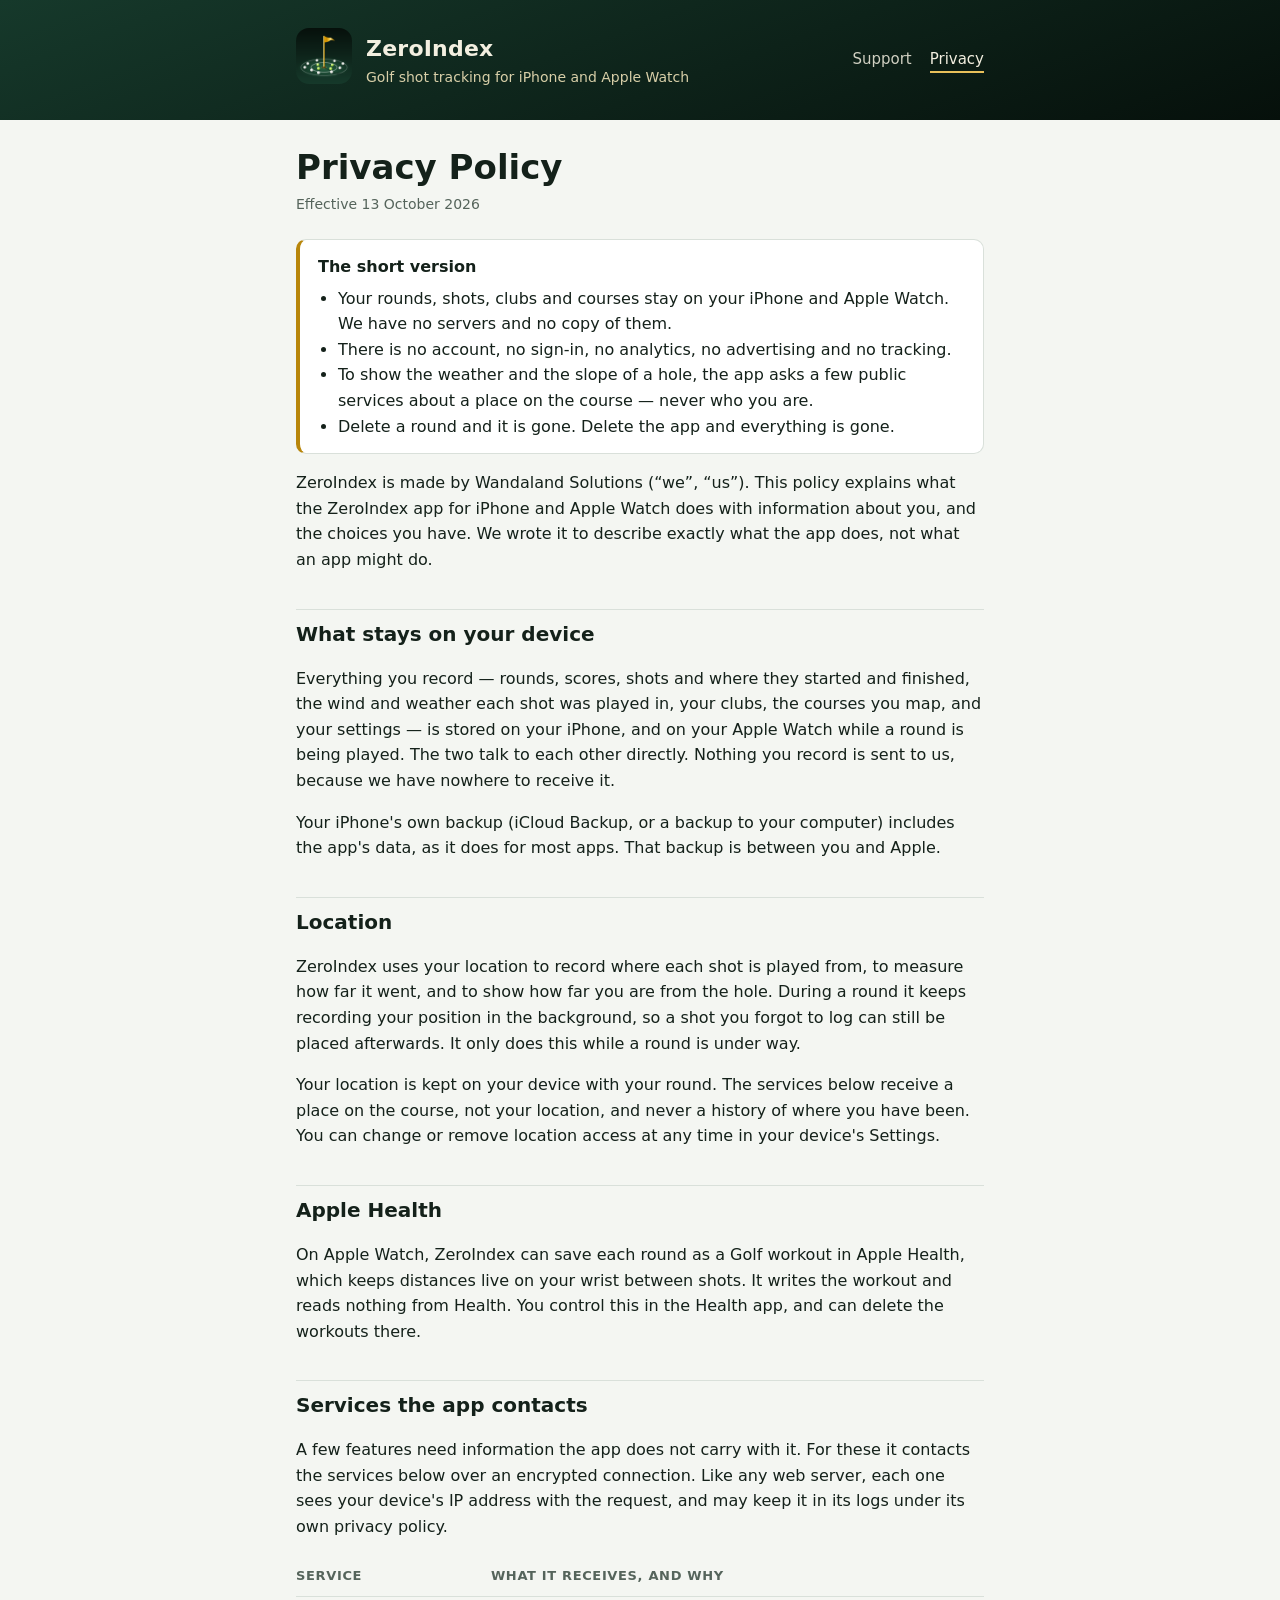
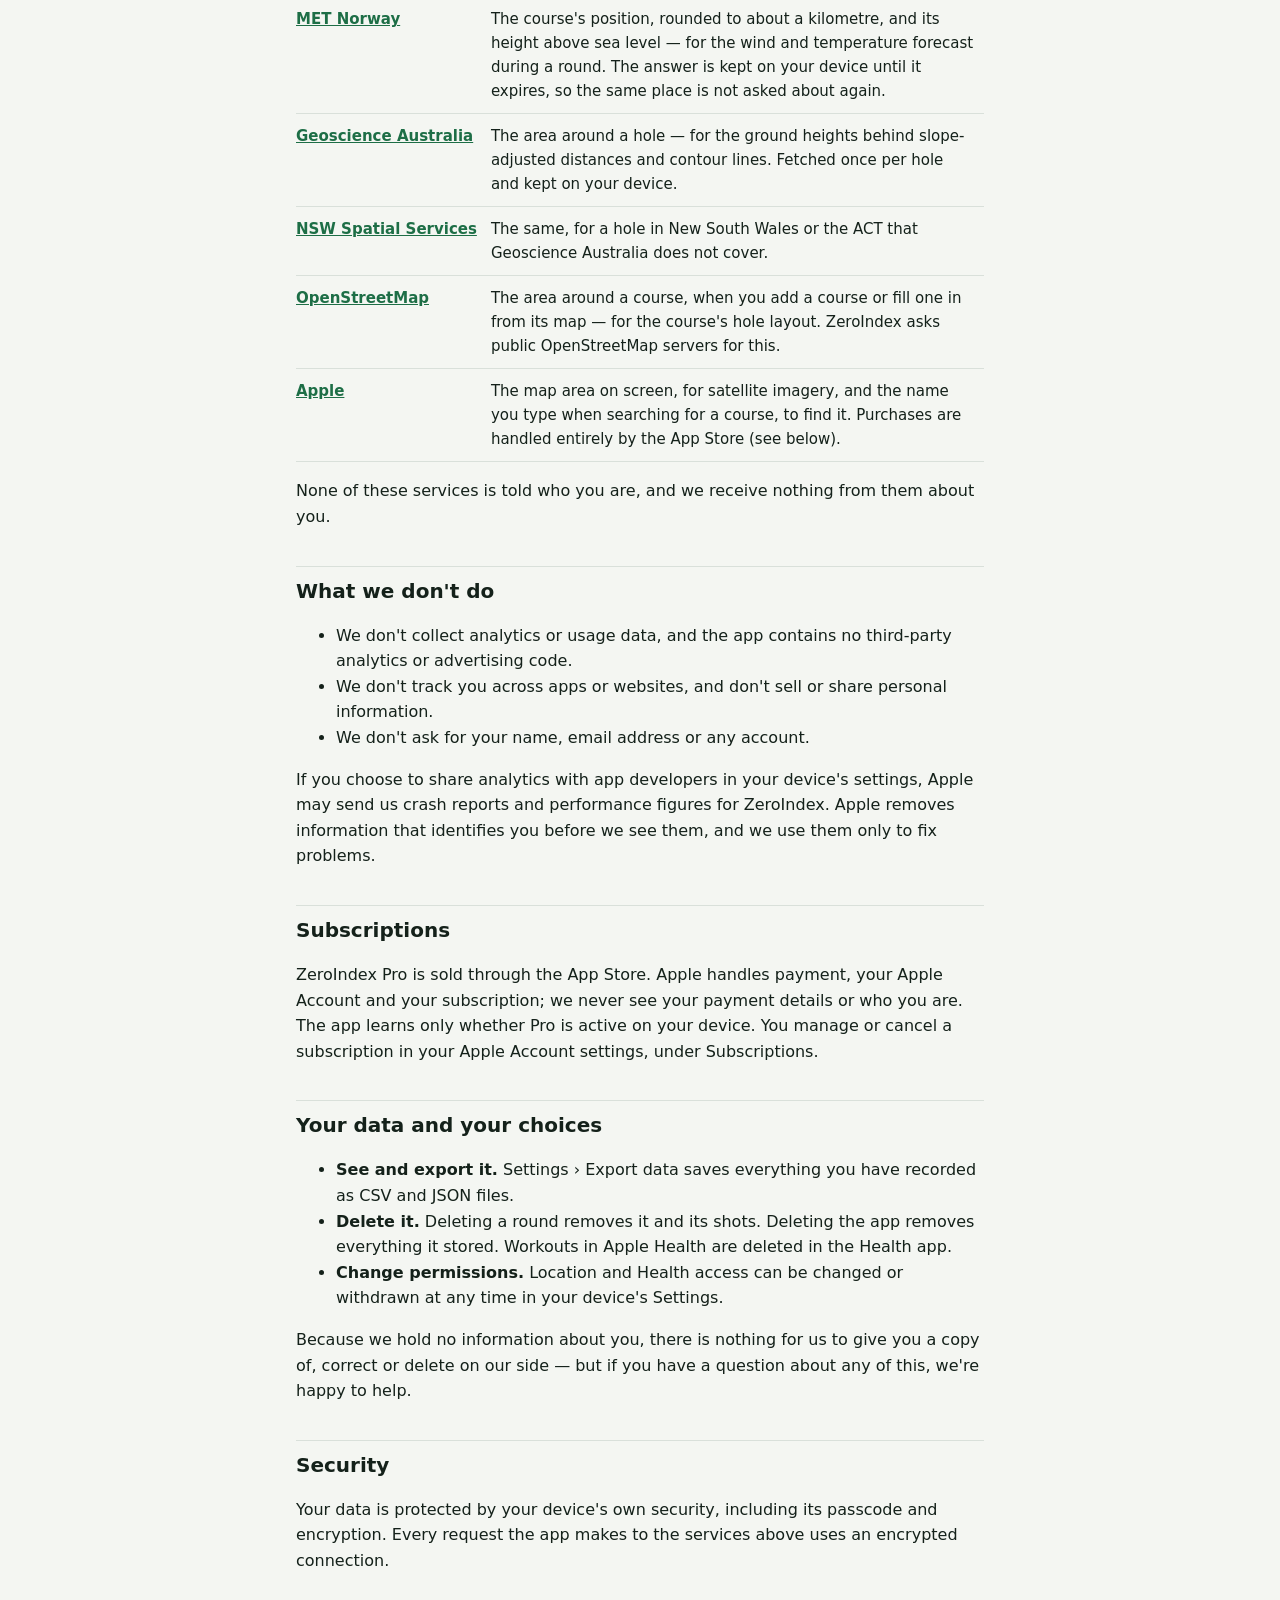
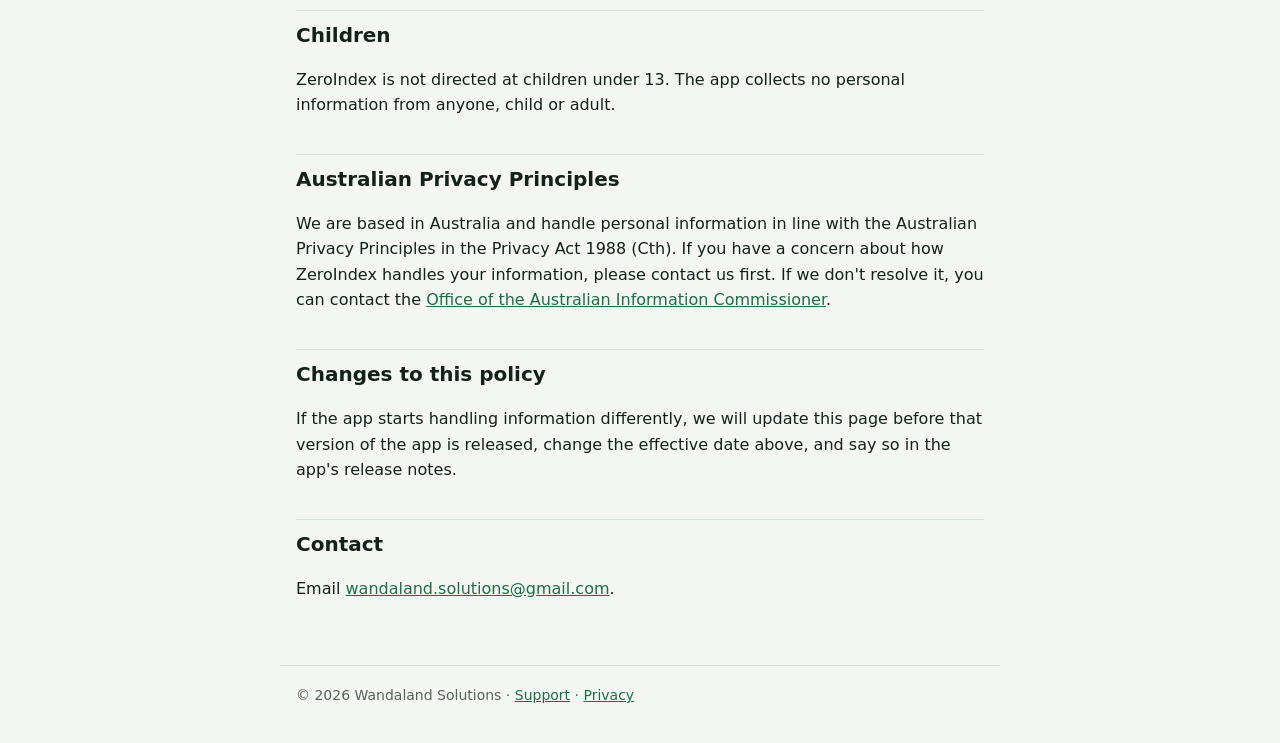
==== privacy.html @ f8faf870 "ZeroIndex support and privacy pages" ====
<!doctype html>
<html lang="en-AU">
<head>
  <meta charset="utf-8">
  <meta name="viewport" content="width=device-width, initial-scale=1">
  <title>Privacy Policy · ZeroIndex</title>
  <meta name="description" content="How ZeroIndex handles your golf data: it stays on your iPhone and Apple Watch.">
  <link rel="icon" href="favicon.png">
  <link rel="stylesheet" href="style.css">
</head>
<body>
  <header class="band">
    <div class="inner">
      <a href="index.html"><img src="icon.png" alt="ZeroIndex"></a>
      <div>
        <div class="name"><a href="index.html">ZeroIndex</a></div>
        <div class="tag">Golf shot tracking for iPhone and Apple Watch</div>
      </div>
      <nav>
        <a href="support.html">Support</a>
        <a href="privacy.html" aria-current="page">Privacy</a>
      </nav>
    </div>
  </header>

  <main>
    <h1>Privacy Policy</h1>
    <p class="updated">Effective 13 October 2026</p>

    <div class="summary">
      <strong>The short version</strong>
      <ul>
        <li>Your rounds, shots, clubs and courses stay on your iPhone and Apple Watch. We have no
          servers and no copy of them.</li>
        <li>There is no account, no sign-in, no analytics, no advertising and no tracking.</li>
        <li>To show the weather and the slope of a hole, the app asks a few public services about a
          place on the course — never who you are.</li>
        <li>Delete a round and it is gone. Delete the app and everything is gone.</li>
      </ul>
    </div>

    <p>ZeroIndex is made by Wandaland Solutions (“we”, “us”). This policy explains what the
      ZeroIndex app for iPhone and Apple Watch does with information about you, and the choices you
      have. We wrote it to describe exactly what the app does, not what an app might do.</p>

    <h2>What stays on your device</h2>
    <p>Everything you record — rounds, scores, shots and where they started and finished, the
      wind and weather each shot was played in, your clubs, the courses you map, and your settings —
      is stored on your iPhone, and on your Apple Watch while a round is being played. The two talk
      to each other directly. Nothing you record is sent to us, because we have nowhere to receive it.</p>
    <p>Your iPhone's own backup (iCloud Backup, or a backup to your computer) includes the app's data,
      as it does for most apps. That backup is between you and Apple.</p>

    <h2>Location</h2>
    <p>ZeroIndex uses your location to record where each shot is played from, to measure how far it
      went, and to show how far you are from the hole. During a round it keeps recording your position
      in the background, so a shot you forgot to log can still be placed afterwards. It only does this
      while a round is under way.</p>
    <p>Your location is kept on your device with your round. The services below receive a place on the
      course, not your location, and never a history of where you have been. You can change or remove
      location access at any time in your device's Settings.</p>

    <h2>Apple Health</h2>
    <p>On Apple Watch, ZeroIndex can save each round as a Golf workout in Apple Health, which keeps
      distances live on your wrist between shots. It writes the workout and reads nothing from Health.
      You control this in the Health app, and can delete the workouts there.</p>

    <h2>Services the app contacts</h2>
    <p>A few features need information the app does not carry with it. For these it contacts the
      services below over an encrypted connection. Like any web server, each one sees your device's
      IP address with the request, and may keep it in its logs under its own privacy policy.</p>
    <table>
      <thead>
        <tr><th>Service</th><th>What it receives, and why</th></tr>
      </thead>
      <tbody>
        <tr>
          <td><a href="https://www.met.no/en/About-us/privacy">MET Norway</a></td>
          <td>The course's position, rounded to about a kilometre, and its height above sea level — for
            the wind and temperature forecast during a round. The answer is kept on your device until
            it expires, so the same place is not asked about again.</td>
        </tr>
        <tr>
          <td><a href="https://www.ga.gov.au/privacy">Geoscience Australia</a></td>
          <td>The area around a hole — for the ground heights behind slope-adjusted distances and
            contour lines. Fetched once per hole and kept on your device.</td>
        </tr>
        <tr>
          <td><a href="https://www.spatial.nsw.gov.au">NSW Spatial Services</a></td>
          <td>The same, for a hole in New South Wales or the ACT that Geoscience Australia does not
            cover.</td>
        </tr>
        <tr>
          <td><a href="https://osmfoundation.org/wiki/Privacy_Policy">OpenStreetMap</a></td>
          <td>The area around a course, when you add a course or fill one in from its map — for the
            course's hole layout. ZeroIndex asks public OpenStreetMap servers for this.</td>
        </tr>
        <tr>
          <td><a href="https://www.apple.com/legal/privacy/">Apple</a></td>
          <td>The map area on screen, for satellite imagery, and the name you type when searching for a
            course, to find it. Purchases are handled entirely by the App Store (see below).</td>
        </tr>
      </tbody>
    </table>
    <p>None of these services is told who you are, and we receive nothing from them about you.</p>

    <h2>What we don't do</h2>
    <ul>
      <li>We don't collect analytics or usage data, and the app contains no third-party analytics or
        advertising code.</li>
      <li>We don't track you across apps or websites, and don't sell or share personal information.</li>
      <li>We don't ask for your name, email address or any account.</li>
    </ul>
    <p>If you choose to share analytics with app developers in your device's settings, Apple may send
      us crash reports and performance figures for ZeroIndex. Apple removes information that identifies
      you before we see them, and we use them only to fix problems.</p>

    <h2>Subscriptions</h2>
    <p>ZeroIndex Pro is sold through the App Store. Apple handles payment, your Apple Account and
      your subscription; we never see your payment details or who you are. The app learns only whether
      Pro is active on your device. You manage or cancel a subscription in your Apple Account settings,
      under Subscriptions.</p>

    <h2>Your data and your choices</h2>
    <ul>
      <li><strong>See and export it.</strong> Settings › Export data saves everything you have recorded
        as CSV and JSON files.</li>
      <li><strong>Delete it.</strong> Deleting a round removes it and its shots. Deleting the app removes
        everything it stored. Workouts in Apple Health are deleted in the Health app.</li>
      <li><strong>Change permissions.</strong> Location and Health access can be changed or withdrawn at
        any time in your device's Settings.</li>
    </ul>
    <p>Because we hold no information about you, there is nothing for us to give you a copy of, correct
      or delete on our side — but if you have a question about any of this, we're happy to help.</p>

    <h2>Security</h2>
    <p>Your data is protected by your device's own security, including its passcode and encryption.
      Every request the app makes to the services above uses an encrypted connection.</p>

    <h2>Children</h2>
    <p>ZeroIndex is not directed at children under 13. The app collects no personal information from
      anyone, child or adult.</p>

    <h2>Australian Privacy Principles</h2>
    <p>We are based in Australia and handle personal information in line with the Australian Privacy
      Principles in the Privacy Act 1988 (Cth). If you have a concern about how ZeroIndex handles your
      information, please contact us first. If we don't resolve it, you can contact the
      <a href="https://www.oaic.gov.au">Office of the Australian Information Commissioner</a>.</p>

    <h2>Changes to this policy</h2>
    <p>If the app starts handling information differently, we will update this page before that version
      of the app is released, change the effective date above, and say so in the app's release notes.</p>

    <h2>Contact</h2>
    <p>Email <a href="mailto:wandaland.solutions@gmail.com">wandaland.solutions@gmail.com</a>.</p>
  </main>

  <footer>
    © 2026 Wandaland Solutions · <a href="support.html">Support</a> · <a href="privacy.html">Privacy</a>
  </footer>
</body>
</html>
---- style.css ----
/* ZeroIndex's pages: the app icon's deep green and gold, one reading column, light and dark. */
:root {
  --bg: #f4f6f2;
  --surface: #ffffff;
  --fg: #14211a;
  --muted: #55645b;
  --line: #d9e0da;
  --green: #16392b;
  --accent: #1d6e46;
  --gold: #b8860b;
  --font: -apple-system, BlinkMacSystemFont, "SF Pro Text", "Segoe UI", system-ui, sans-serif;
  color-scheme: light;
}
@media (prefers-color-scheme: dark) {
  :root {
    --bg: #07110c;
    --surface: #10201a;
    --fg: #e6ece8;
    --muted: #9bada2;
    --line: #22352b;
    --green: #0b1d15;
    --accent: #5bbd88;
    --gold: #e8c05a;
    color-scheme: dark;
  }
}
* { box-sizing: border-box; }
body {
  margin: 0;
  background: var(--bg);
  color: var(--fg);
  font: 16px/1.6 var(--font);
  -webkit-text-size-adjust: 100%;
}
header.band {
  background: linear-gradient(160deg, #16392b, #06100b);
  color: #f3efe0;
}
header.band .inner, main, footer {
  max-width: 720px;
  margin: 0 auto;
  padding: 0 16px;
}
header.band .inner {
  display: flex;
  align-items: center;
  gap: 14px;
  padding-top: 28px;
  padding-bottom: 28px;
}
header.band img { width: 56px; height: 56px; border-radius: 13px; }
header.band a { color: inherit; text-decoration: none; }
header.band .name { font-size: 22px; font-weight: 700; letter-spacing: 0.01em; }
header.band .tag { font-size: 14px; color: #d8cfa8; }
nav { display: flex; gap: 18px; margin-left: auto; font-size: 15px; }
nav a { color: #f3efe0; opacity: 0.85; }
nav a[aria-current="page"] { opacity: 1; border-bottom: 2px solid #e8c05a; }
main { padding-top: 28px; padding-bottom: 48px; }
h1 { font-size: clamp(26px, 6vw, 34px); line-height: 1.15; margin: 0 0 6px; }
h2 { font-size: 20px; margin: 36px 0 8px; padding-top: 8px; border-top: 1px solid var(--line); }
h3 { font-size: 17px; margin: 22px 0 4px; }
p, li { max-width: 68ch; }
a { color: var(--accent); }
.updated { color: var(--muted); font-size: 14px; margin: 0 0 24px; }
.summary {
  background: var(--surface);
  border: 1px solid var(--line);
  border-left: 4px solid var(--gold);
  border-radius: 10px;
  padding: 14px 18px;
}
.summary ul { margin: 6px 0 0; padding-left: 20px; }
table { width: 100%; border-collapse: collapse; font-size: 15px; margin: 10px 0; }
th, td { text-align: left; vertical-align: top; padding: 10px 10px 10px 0; border-bottom: 1px solid var(--line); }
th { font-size: 13px; text-transform: uppercase; letter-spacing: 0.05em; color: var(--muted); font-weight: 600; }
td:first-child { font-weight: 600; white-space: nowrap; padding-right: 14px; }
.cta {
  display: inline-block;
  background: var(--accent);
  color: #fff;
  padding: 10px 18px;
  border-radius: 999px;
  text-decoration: none;
  font-weight: 600;
}
footer { color: var(--muted); font-size: 14px; padding-top: 18px; padding-bottom: 36px; border-top: 1px solid var(--line); }
@media (max-width: 560px) {
  header.band .inner { flex-wrap: wrap; }
  nav { margin-left: 0; width: 100%; }
  td:first-child { white-space: normal; }
}
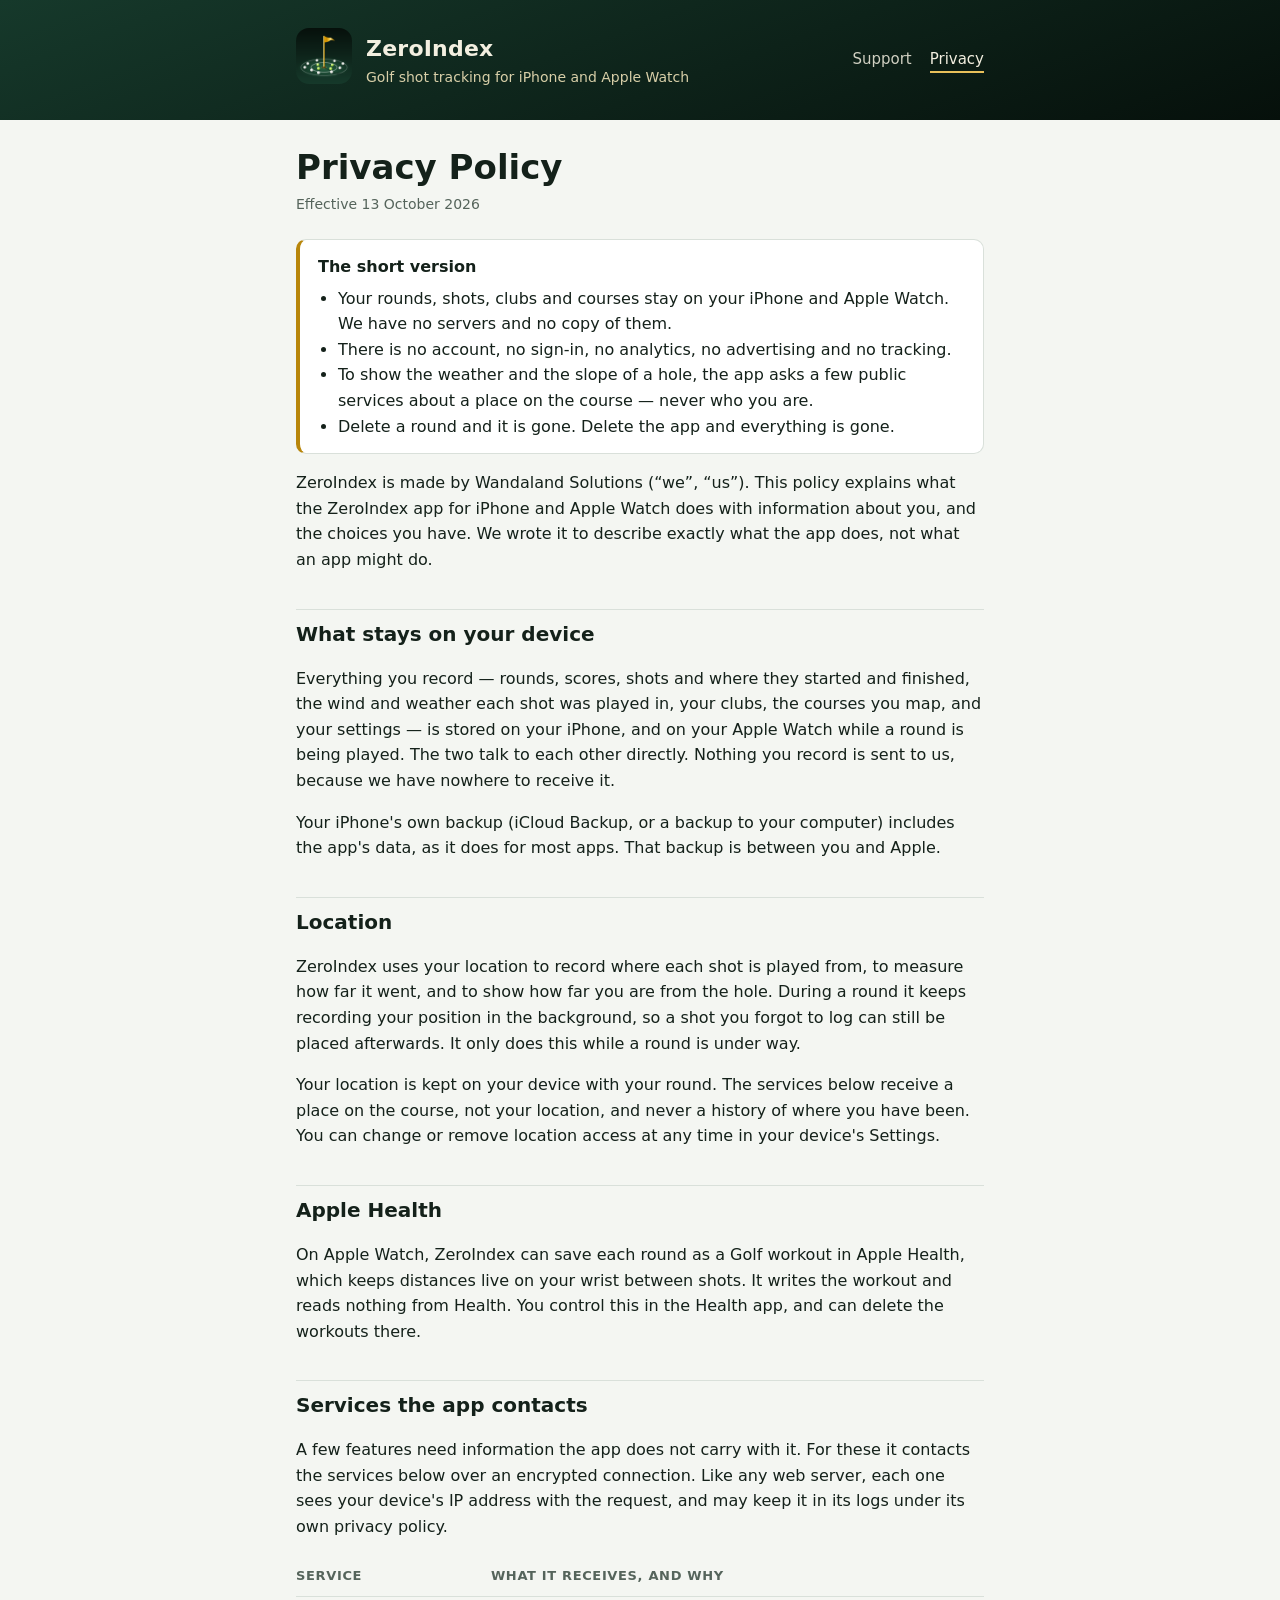
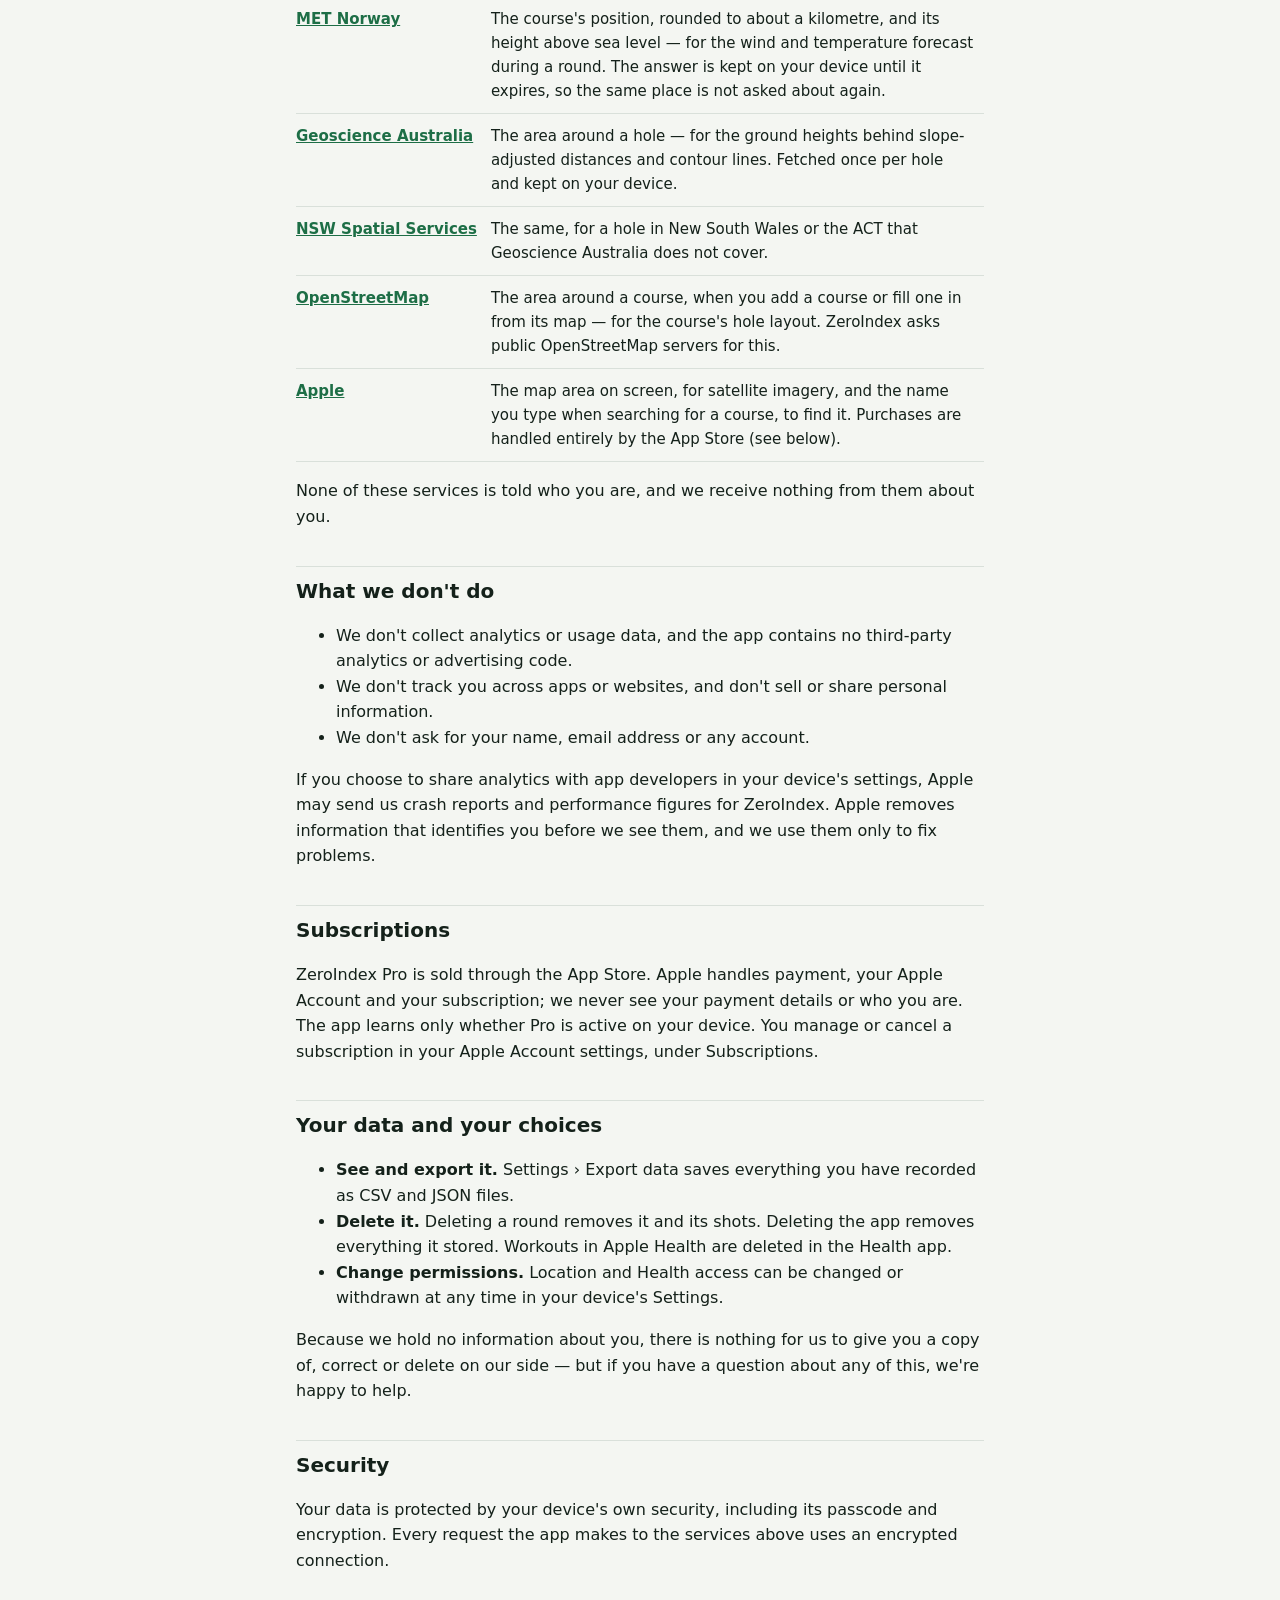
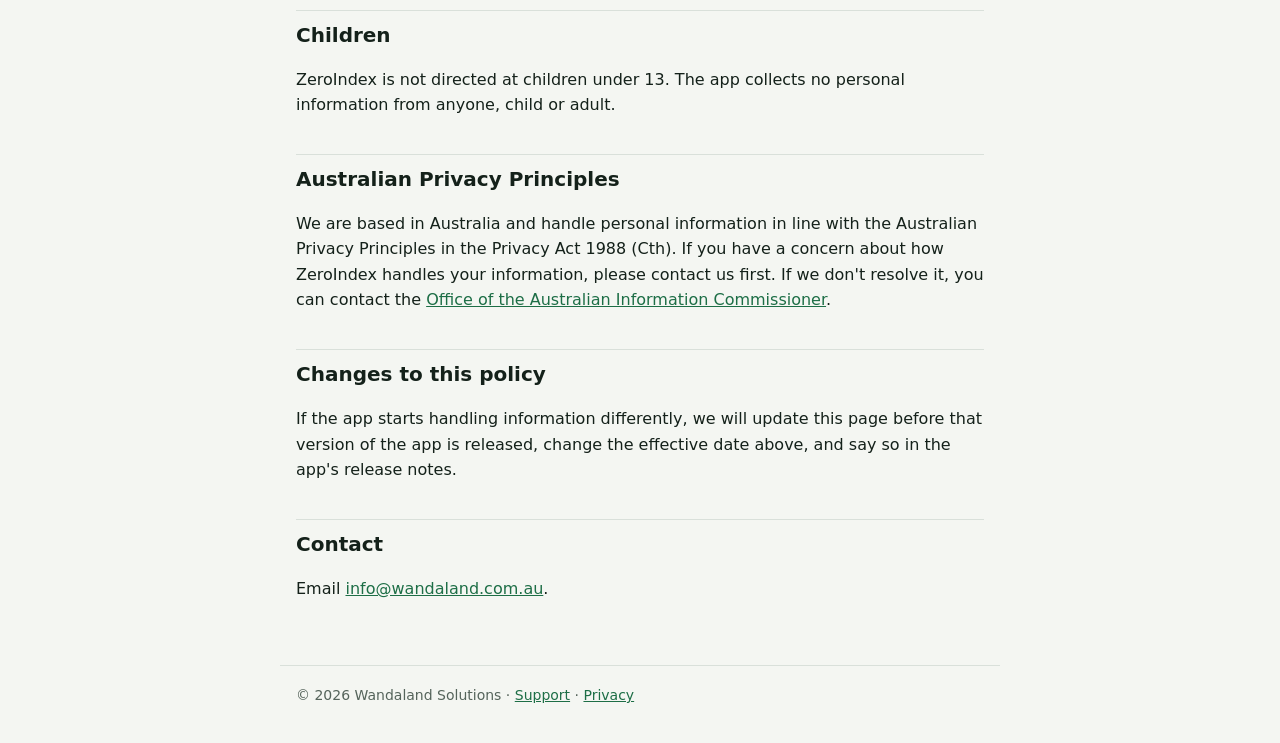
==== commit c9179145: "Contact: info@wandaland.com.au" ====
--- a/privacy.html
+++ b/privacy.html
@@ -152,7 +152,7 @@
       of the app is released, change the effective date above, and say so in the app's release notes.</p>
 
     <h2>Contact</h2>
-    <p>Email <a href="mailto:wandaland.solutions@gmail.com">wandaland.solutions@gmail.com</a>.</p>
+    <p>Email <a href="mailto:info@wandaland.com.au">info@wandaland.com.au</a>.</p>
   </main>
 
   <footer>
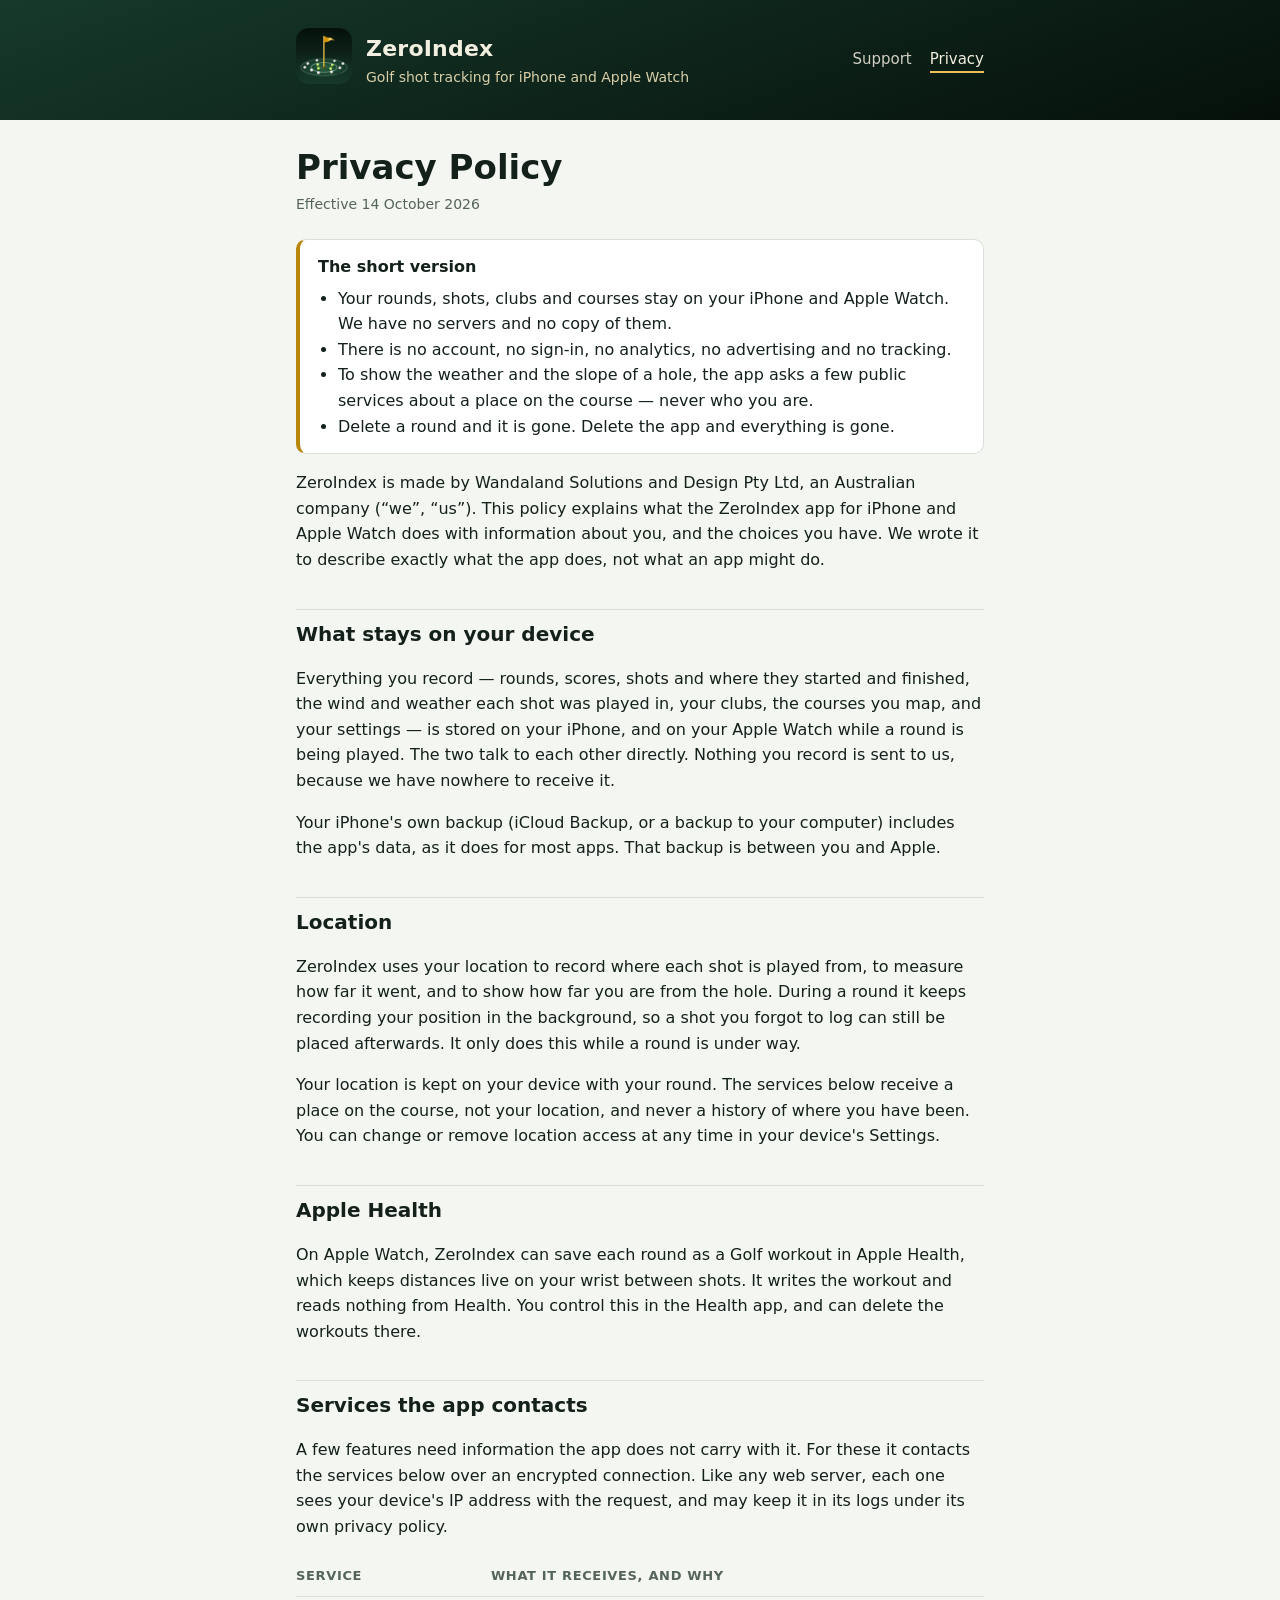
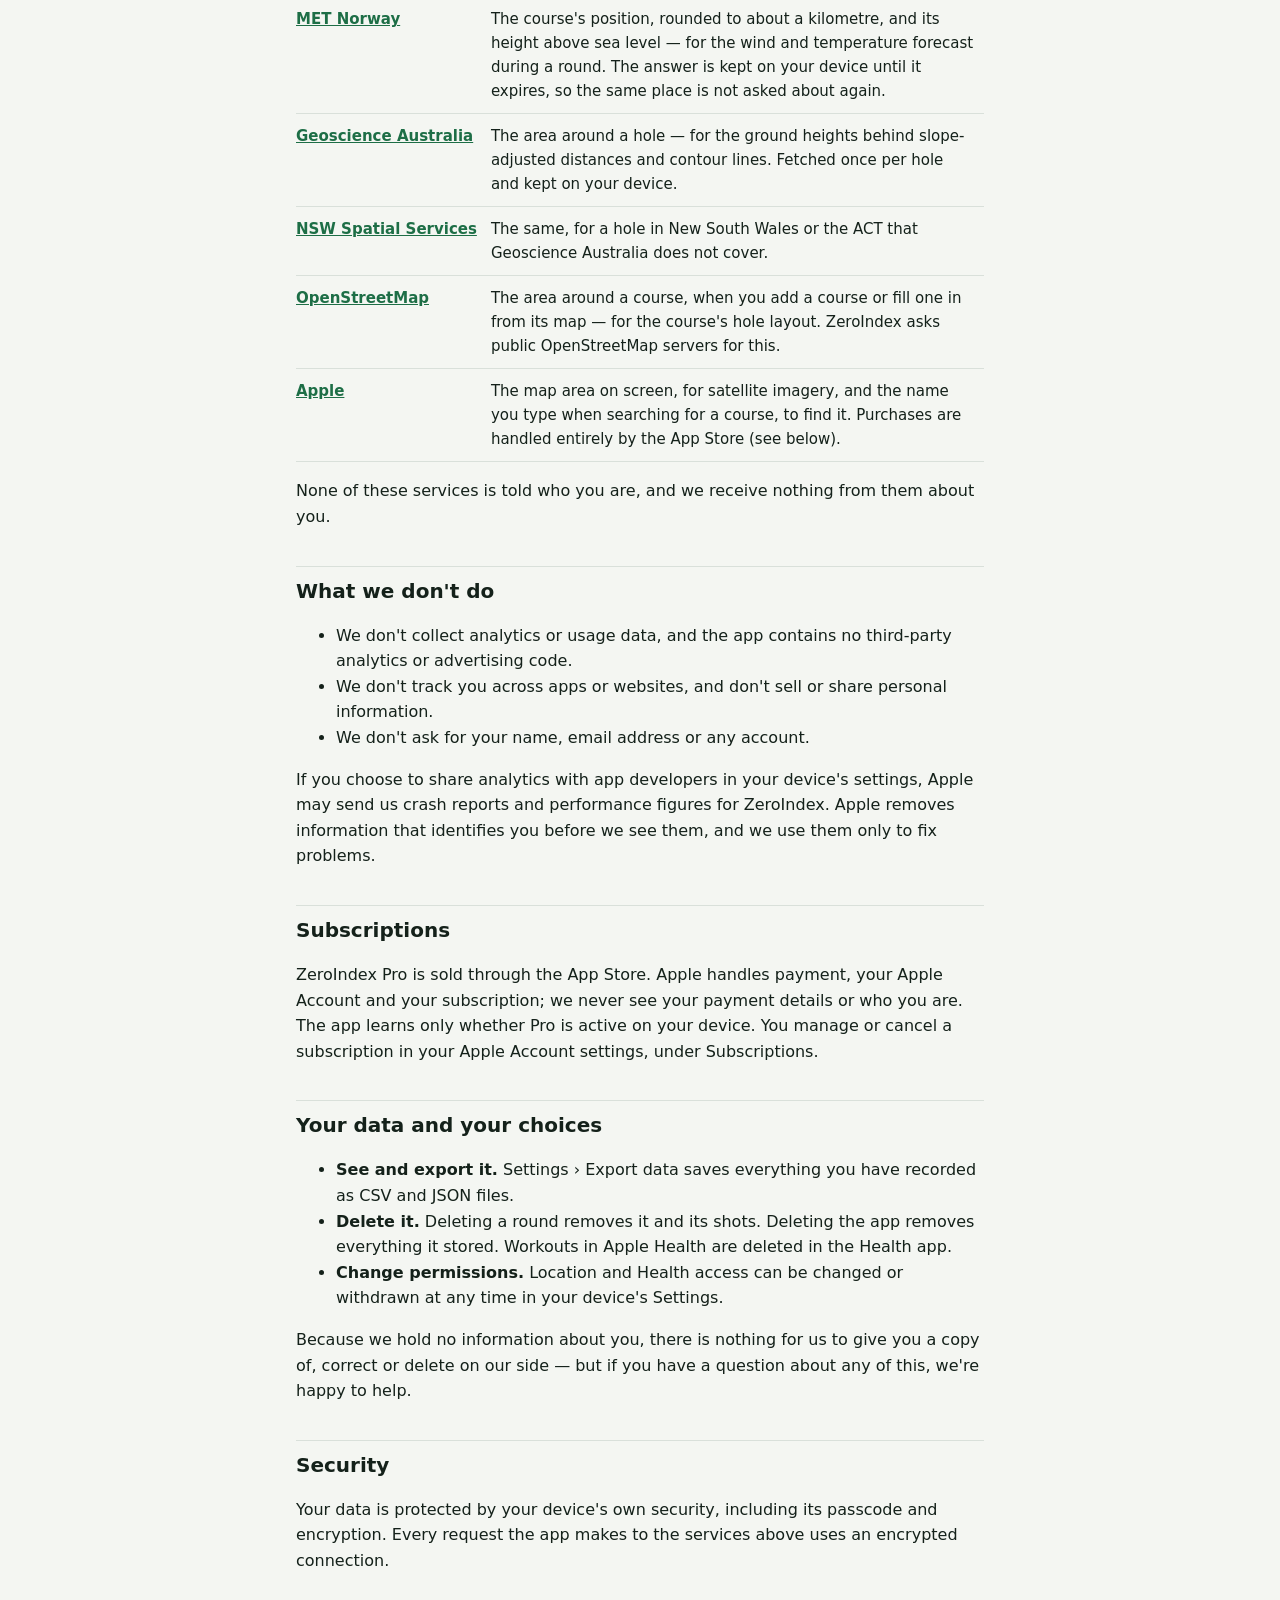
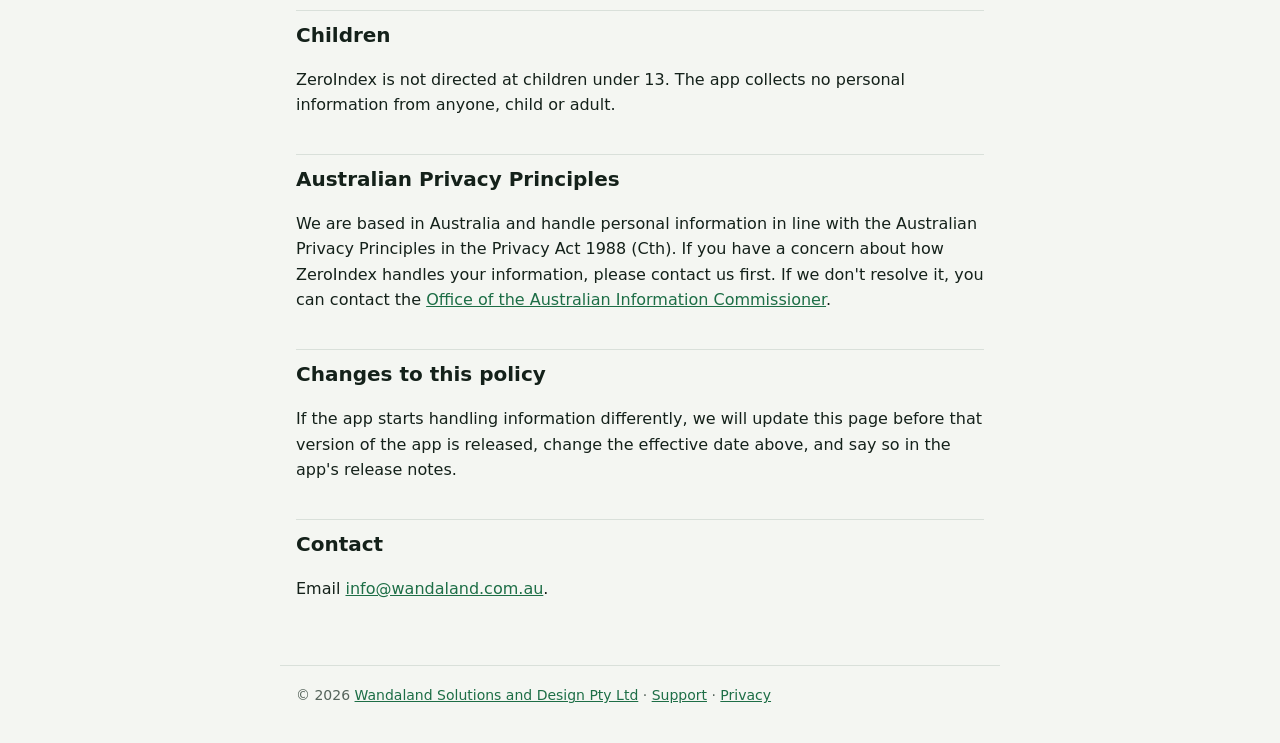
==== commit c89bf9f6: "Name Wandaland Solutions and Design Pty Ltd" ====
--- a/privacy.html
+++ b/privacy.html
@@ -25,7 +25,7 @@
 
   <main>
     <h1>Privacy Policy</h1>
-    <p class="updated">Effective 13 October 2026</p>
+    <p class="updated">Effective 14 October 2026</p>
 
     <div class="summary">
       <strong>The short version</strong>
@@ -39,7 +39,7 @@
       </ul>
     </div>
 
-    <p>ZeroIndex is made by Wandaland Solutions (“we”, “us”). This policy explains what the
+    <p>ZeroIndex is made by Wandaland Solutions and Design Pty Ltd, an Australian company (“we”, “us”). This policy explains what the
       ZeroIndex app for iPhone and Apple Watch does with information about you, and the choices you
       have. We wrote it to describe exactly what the app does, not what an app might do.</p>
 
@@ -156,7 +156,7 @@
   </main>
 
   <footer>
-    © 2026 Wandaland Solutions · <a href="support.html">Support</a> · <a href="privacy.html">Privacy</a>
+    © 2026 <a href="https://www.wandaland.com.au">Wandaland Solutions and Design Pty Ltd</a> · <a href="support.html">Support</a> · <a href="privacy.html">Privacy</a>
   </footer>
 </body>
 </html>
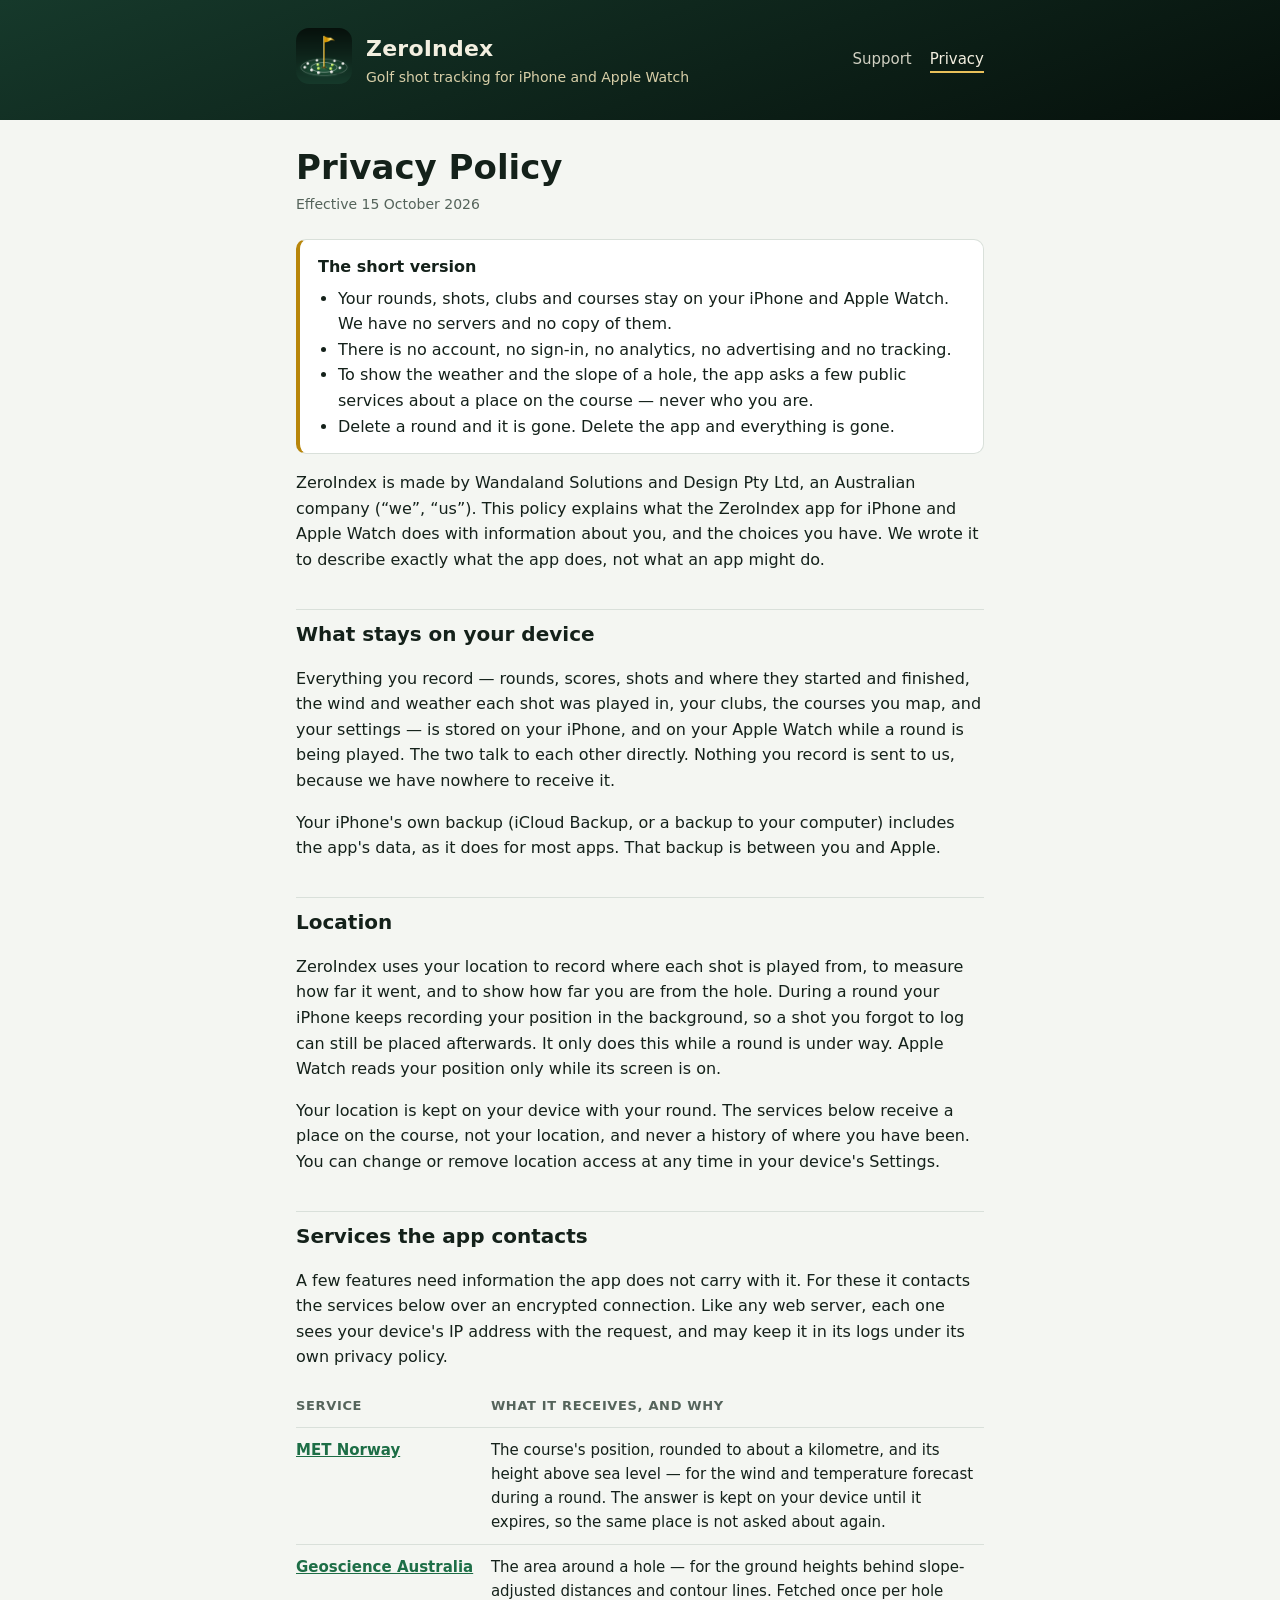
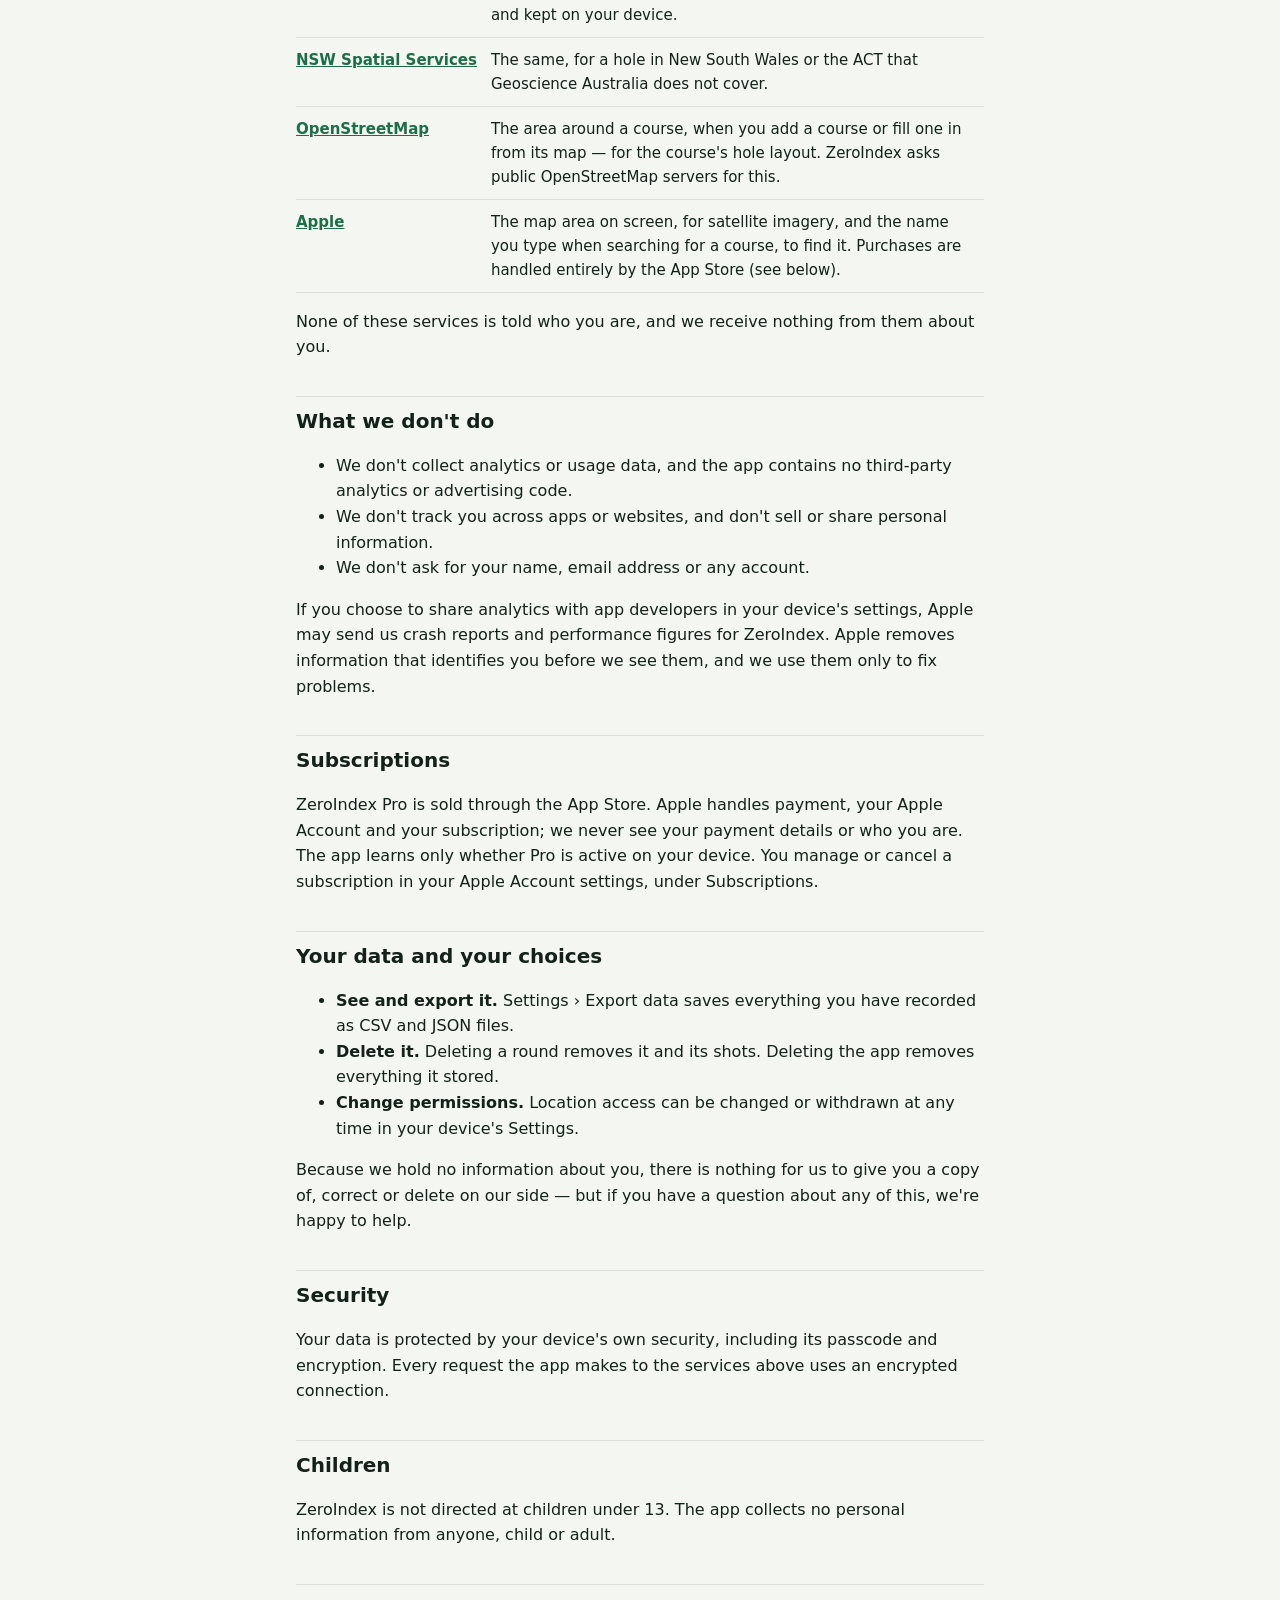
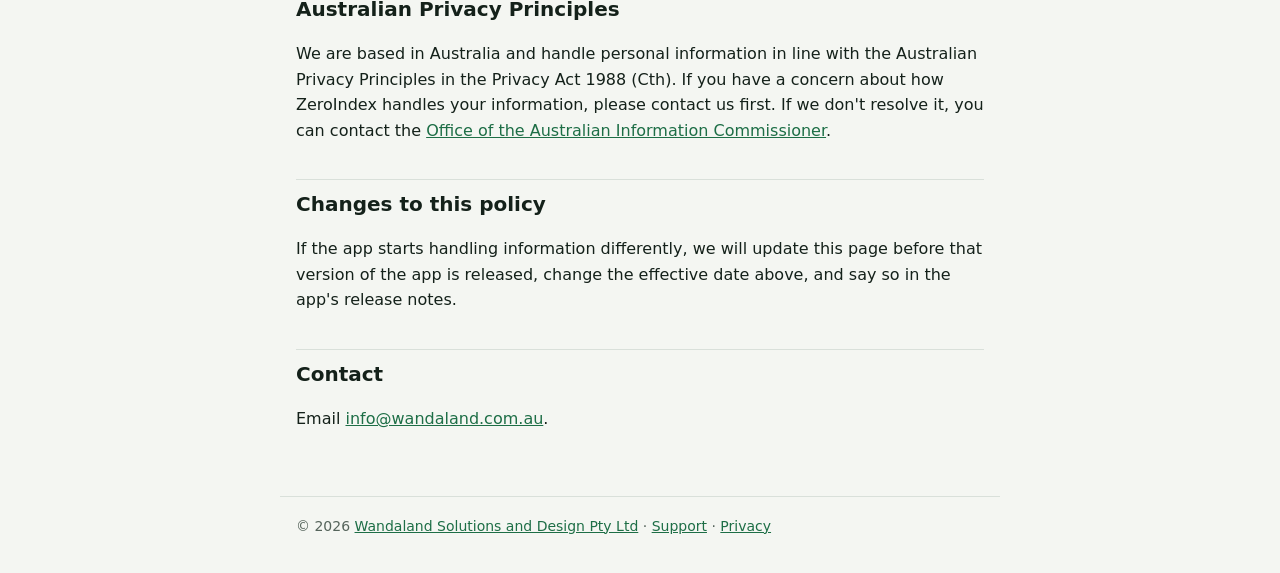
==== commit 0e6ac68f: "Privacy: no Apple Health; Watch location only while screen on" ====
--- a/privacy.html
+++ b/privacy.html
@@ -25,7 +25,7 @@
 
   <main>
     <h1>Privacy Policy</h1>
-    <p class="updated">Effective 14 October 2026</p>
+    <p class="updated">Effective 15 October 2026</p>
 
     <div class="summary">
       <strong>The short version</strong>
@@ -53,17 +53,12 @@
 
     <h2>Location</h2>
     <p>ZeroIndex uses your location to record where each shot is played from, to measure how far it
-      went, and to show how far you are from the hole. During a round it keeps recording your position
-      in the background, so a shot you forgot to log can still be placed afterwards. It only does this
-      while a round is under way.</p>
+      went, and to show how far you are from the hole. During a round your iPhone keeps recording your
+      position in the background, so a shot you forgot to log can still be placed afterwards. It only
+      does this while a round is under way. Apple Watch reads your position only while its screen is on.</p>
     <p>Your location is kept on your device with your round. The services below receive a place on the
       course, not your location, and never a history of where you have been. You can change or remove
       location access at any time in your device's Settings.</p>
-
-    <h2>Apple Health</h2>
-    <p>On Apple Watch, ZeroIndex can save each round as a Golf workout in Apple Health, which keeps
-      distances live on your wrist between shots. It writes the workout and reads nothing from Health.
-      You control this in the Health app, and can delete the workouts there.</p>
 
     <h2>Services the app contacts</h2>
     <p>A few features need information the app does not carry with it. For these it contacts the
@@ -126,8 +121,8 @@
       <li><strong>See and export it.</strong> Settings › Export data saves everything you have recorded
         as CSV and JSON files.</li>
       <li><strong>Delete it.</strong> Deleting a round removes it and its shots. Deleting the app removes
-        everything it stored. Workouts in Apple Health are deleted in the Health app.</li>
-      <li><strong>Change permissions.</strong> Location and Health access can be changed or withdrawn at
+        everything it stored.</li>
+      <li><strong>Change permissions.</strong> Location access can be changed or withdrawn at
         any time in your device's Settings.</li>
     </ul>
     <p>Because we hold no information about you, there is nothing for us to give you a copy of, correct
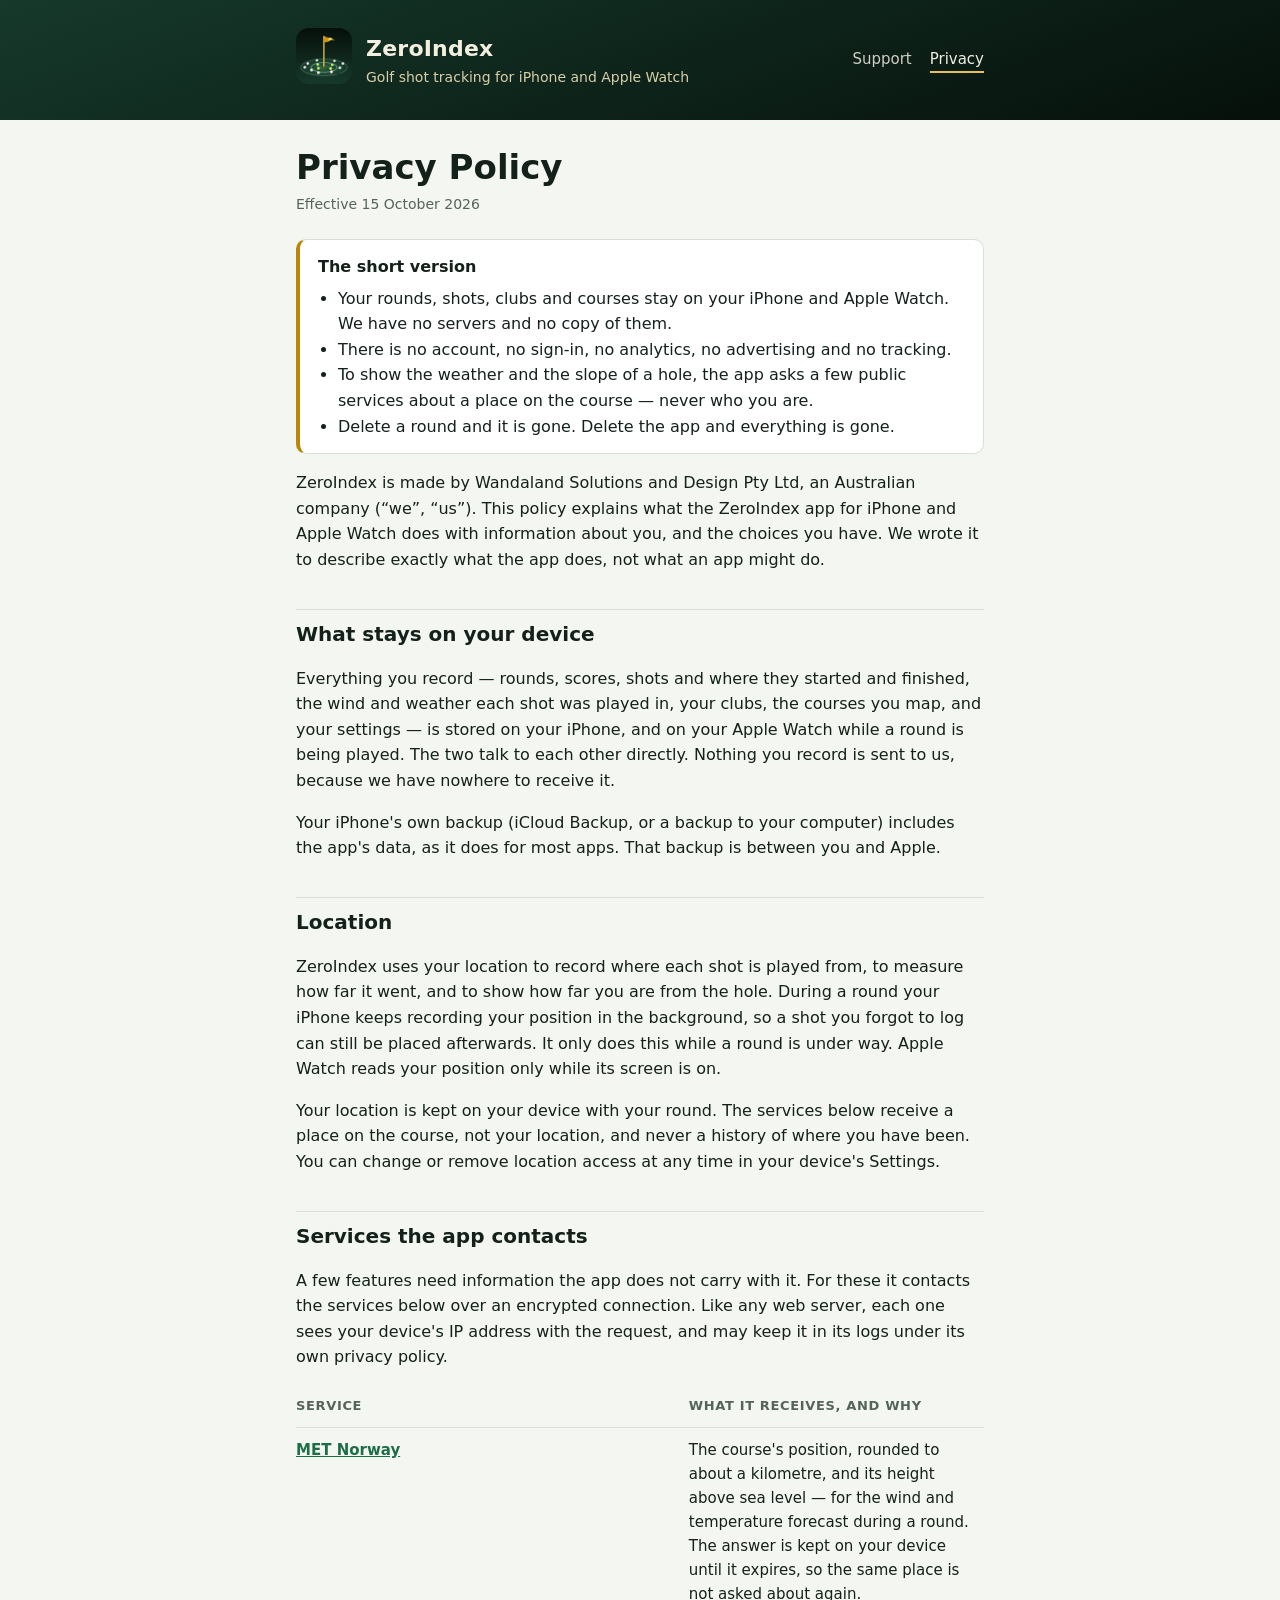
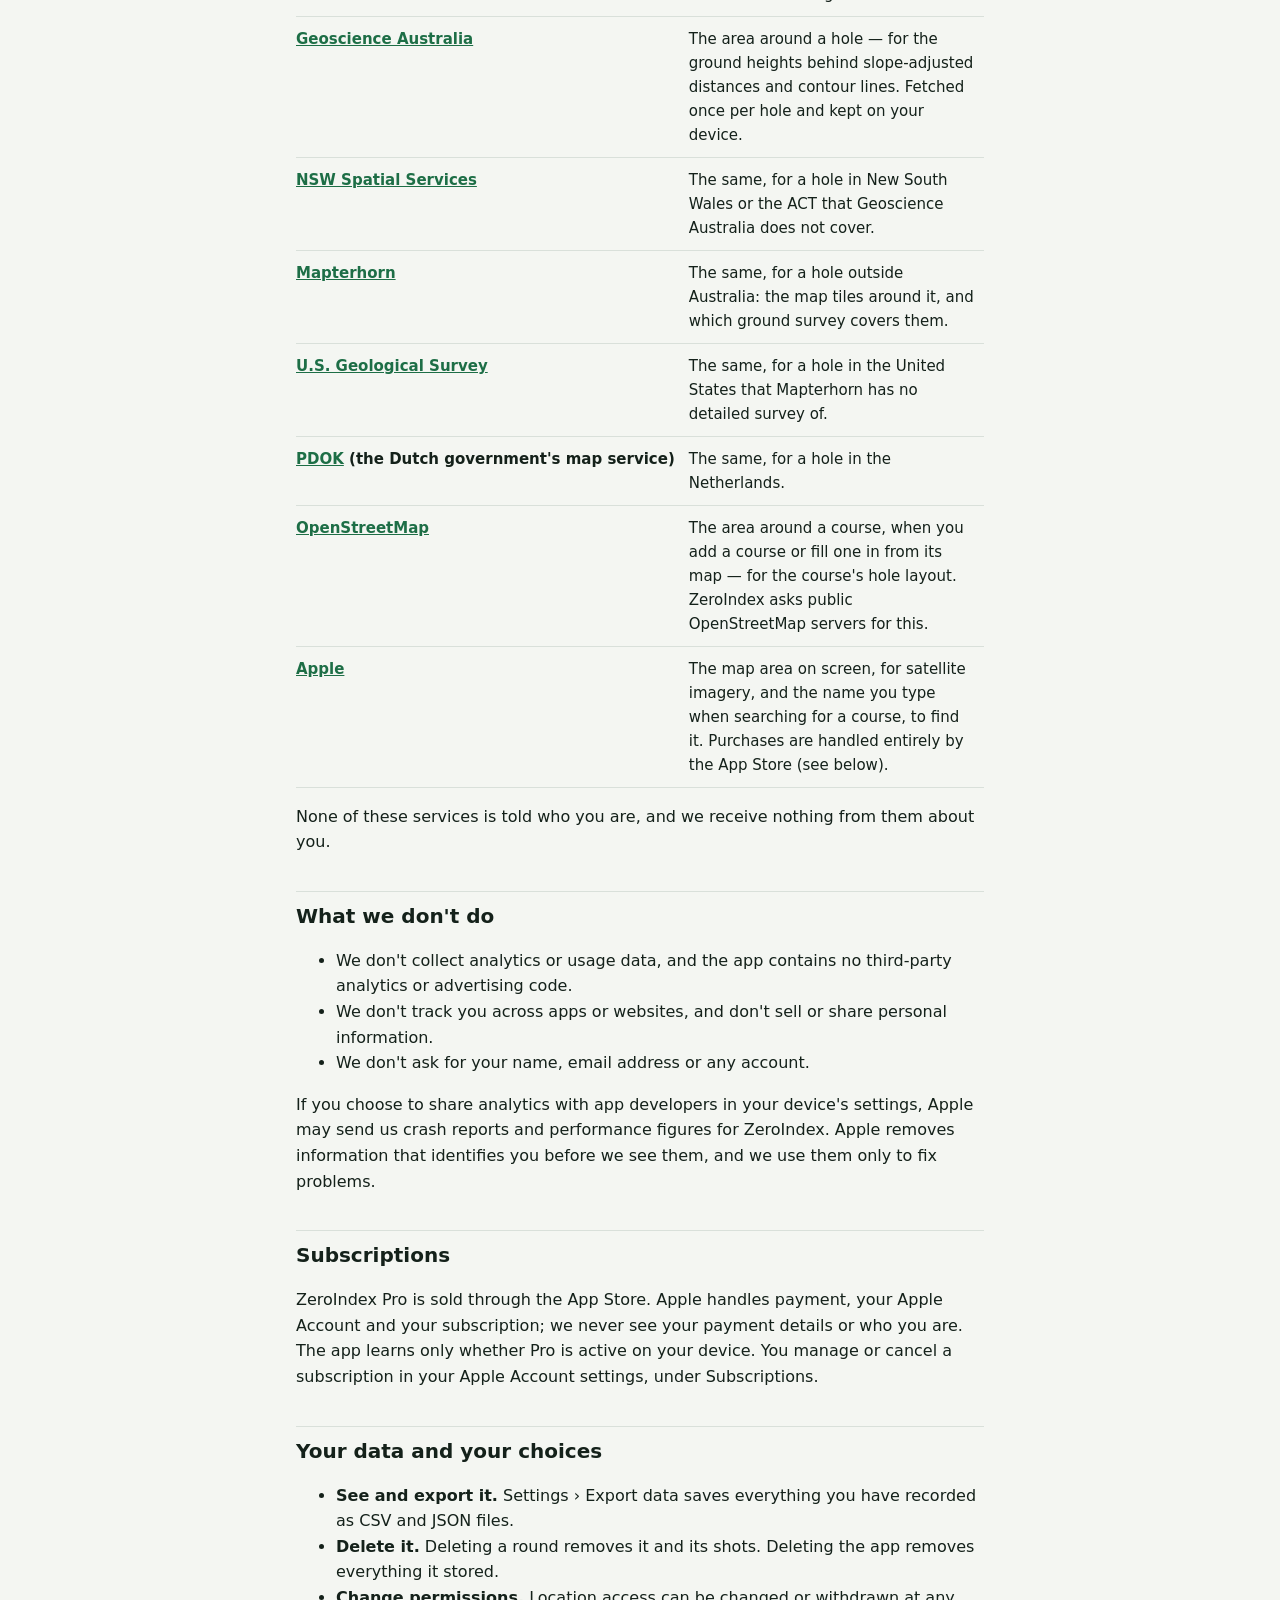
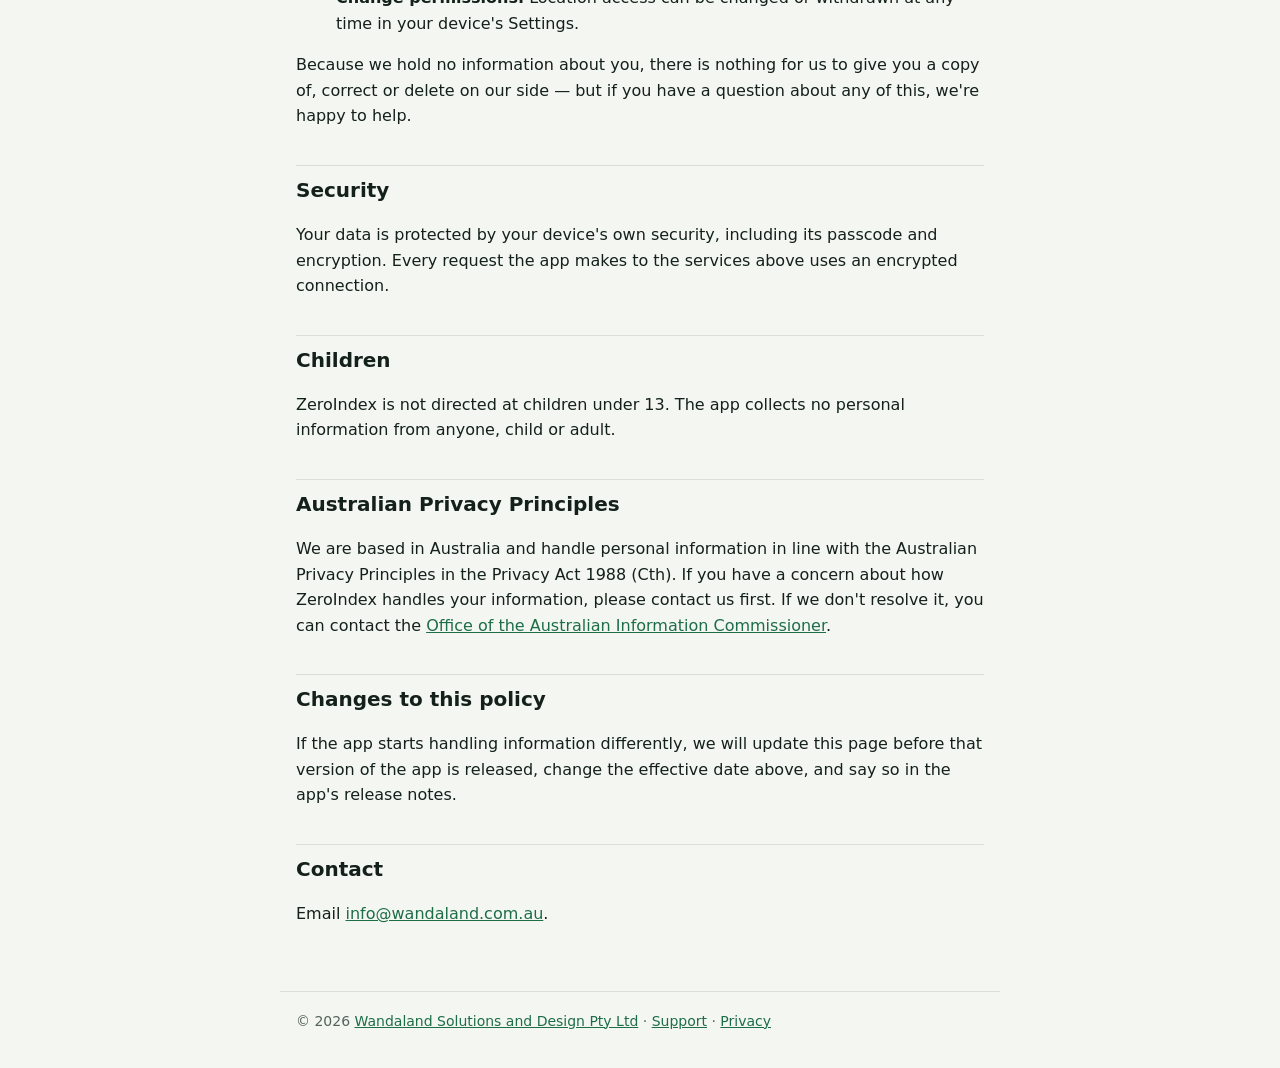
==== commit dd3d8968: "Worldwide courses; new ground data services" ====
--- a/privacy.html
+++ b/privacy.html
@@ -86,6 +86,19 @@
             cover.</td>
         </tr>
         <tr>
+          <td><a href="https://mapterhorn.com/privacy-policy/">Mapterhorn</a></td>
+          <td>The same, for a hole outside Australia: the map tiles around it, and which ground survey
+            covers them.</td>
+        </tr>
+        <tr>
+          <td><a href="https://www.usgs.gov/office-of-the-director/privacy-policies">U.S. Geological Survey</a></td>
+          <td>The same, for a hole in the United States that Mapterhorn has no detailed survey of.</td>
+        </tr>
+        <tr>
+          <td><a href="https://www.pdok.nl/privacy">PDOK</a> (the Dutch government's map service)</td>
+          <td>The same, for a hole in the Netherlands.</td>
+        </tr>
+        <tr>
           <td><a href="https://osmfoundation.org/wiki/Privacy_Policy">OpenStreetMap</a></td>
           <td>The area around a course, when you add a course or fill one in from its map — for the
             course's hole layout. ZeroIndex asks public OpenStreetMap servers for this.</td>
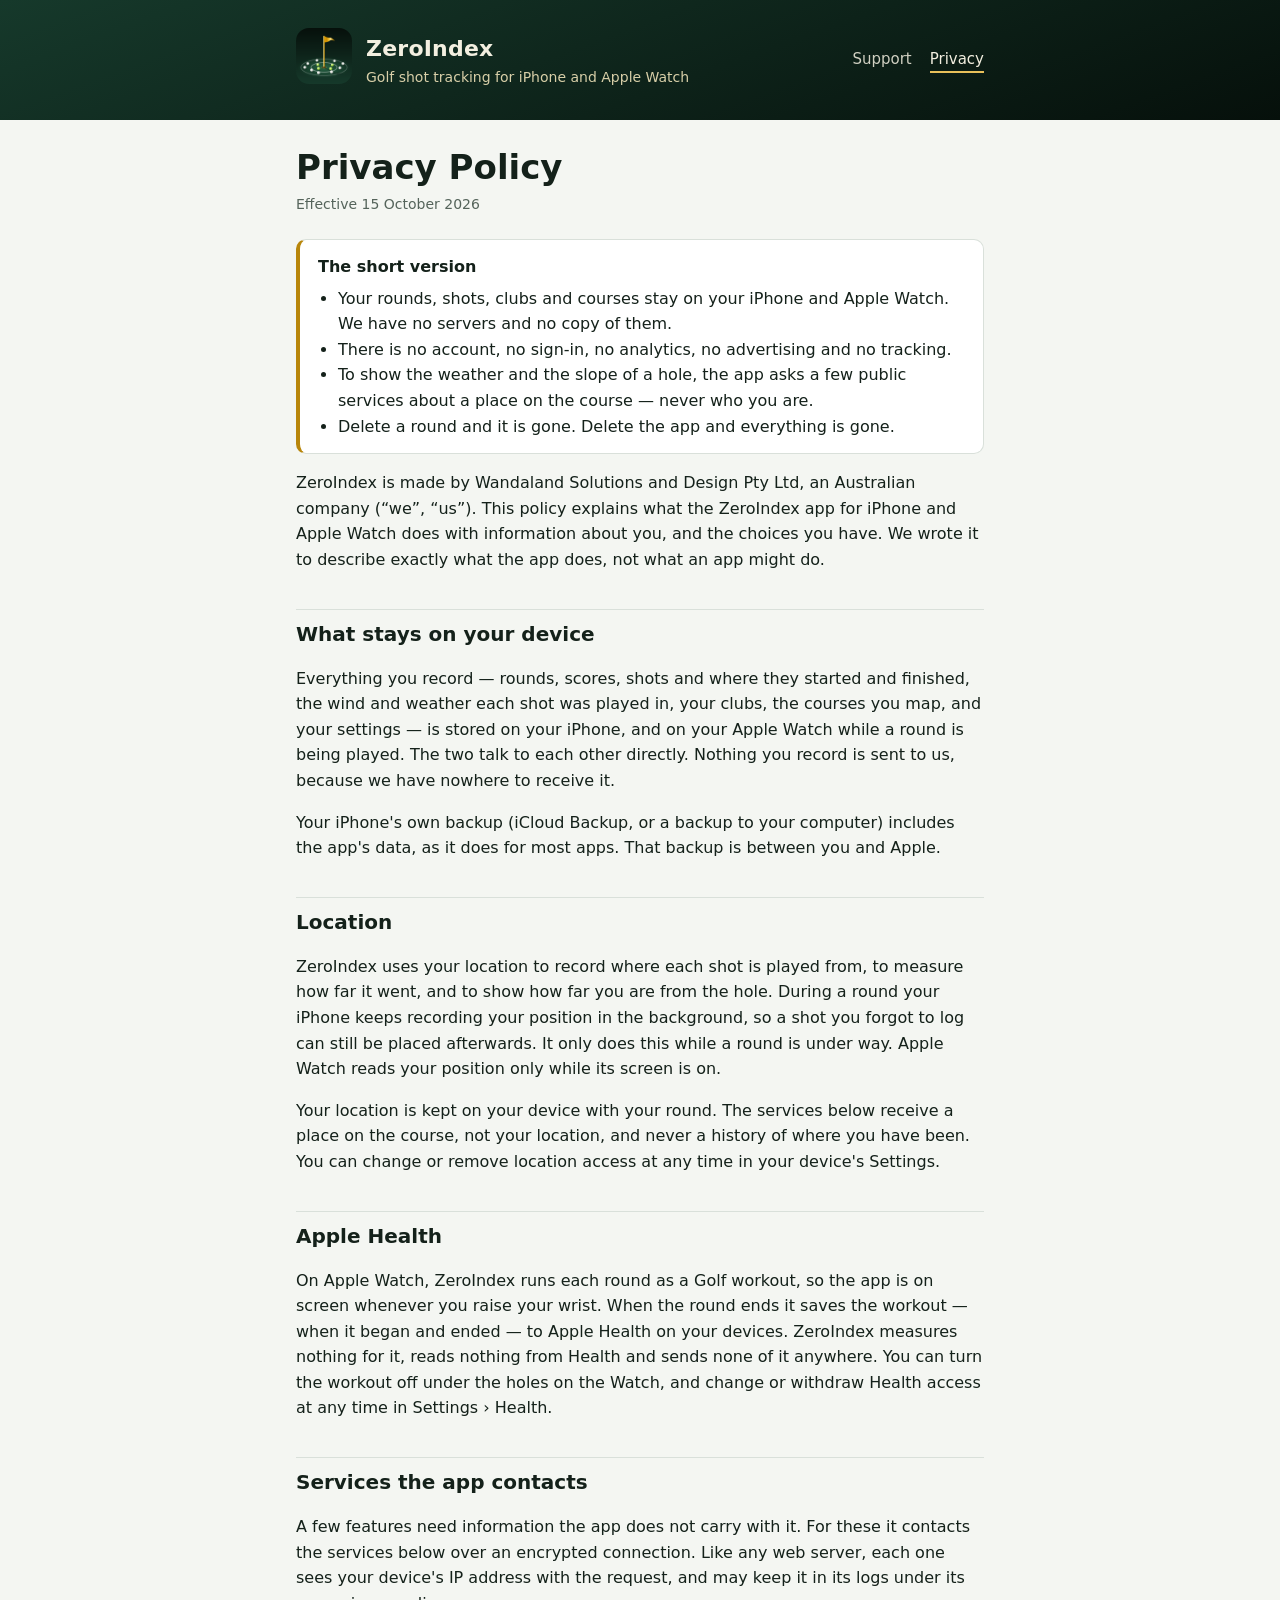
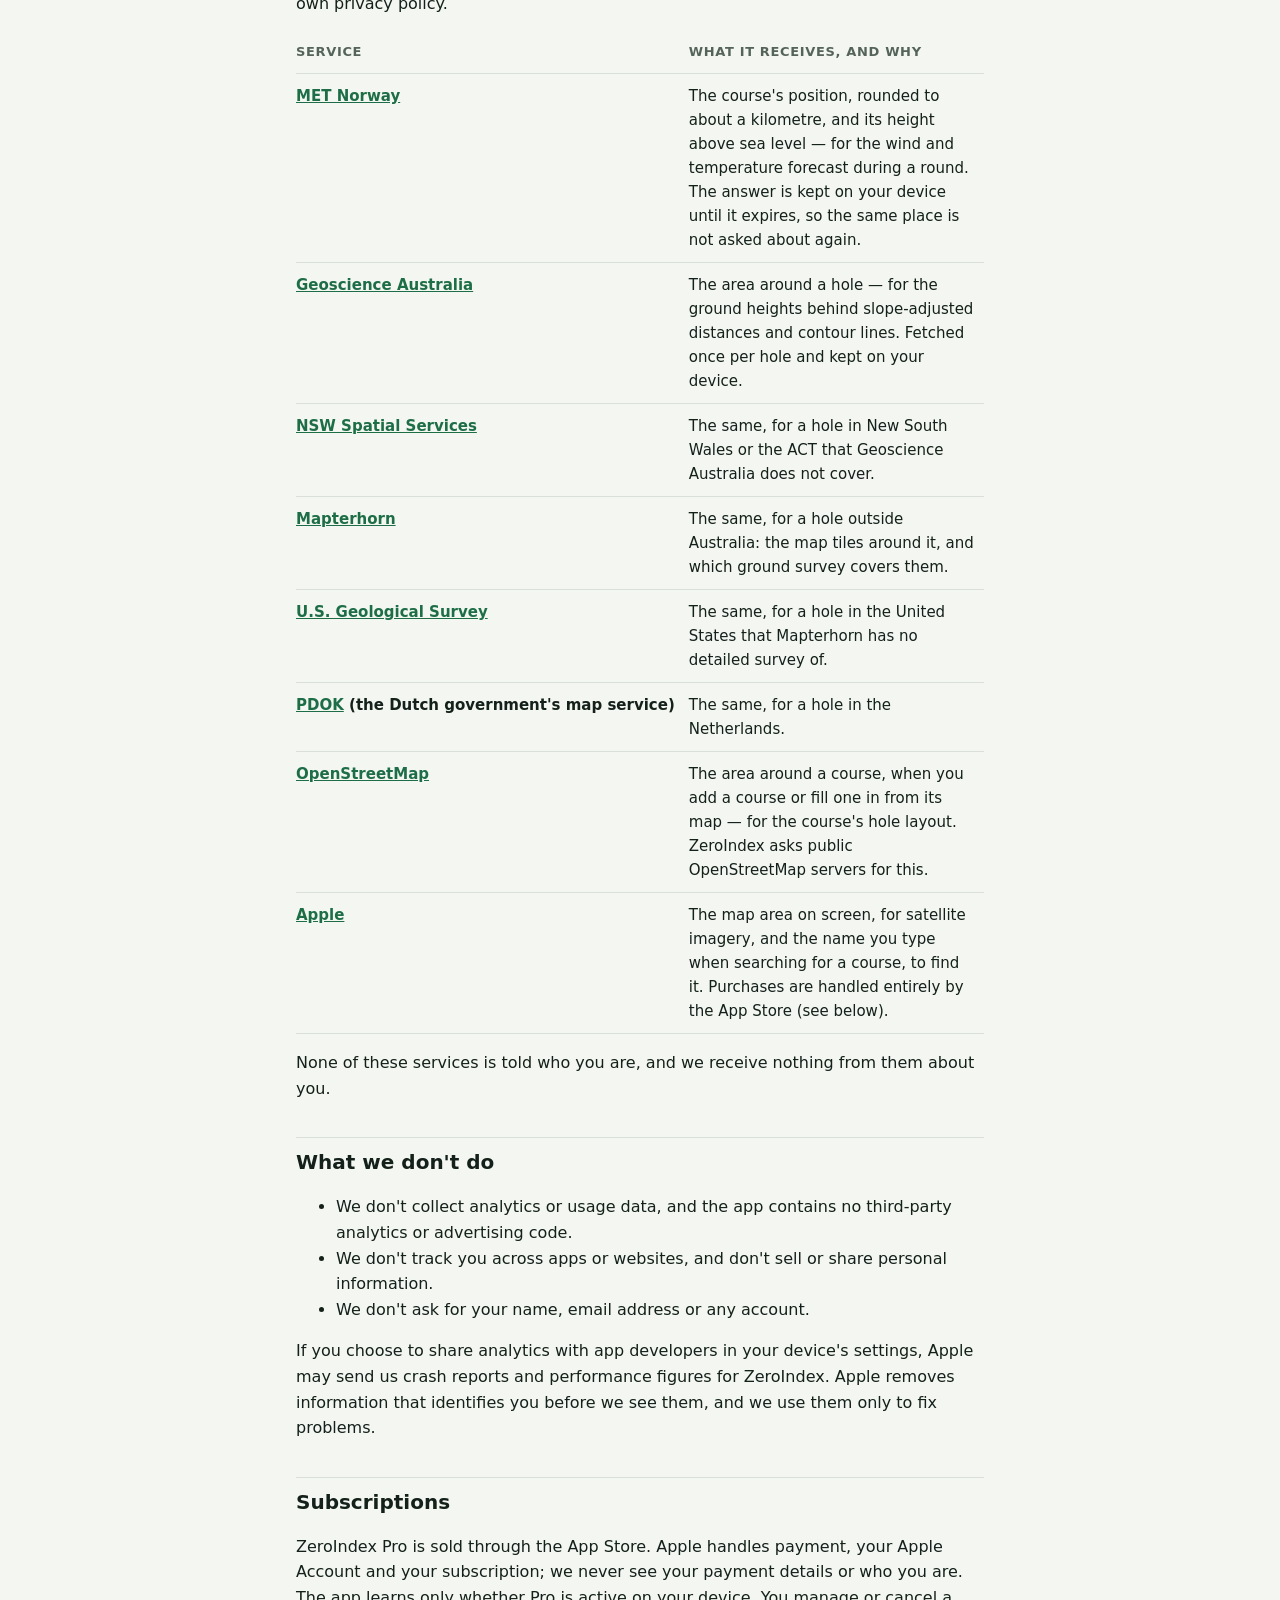
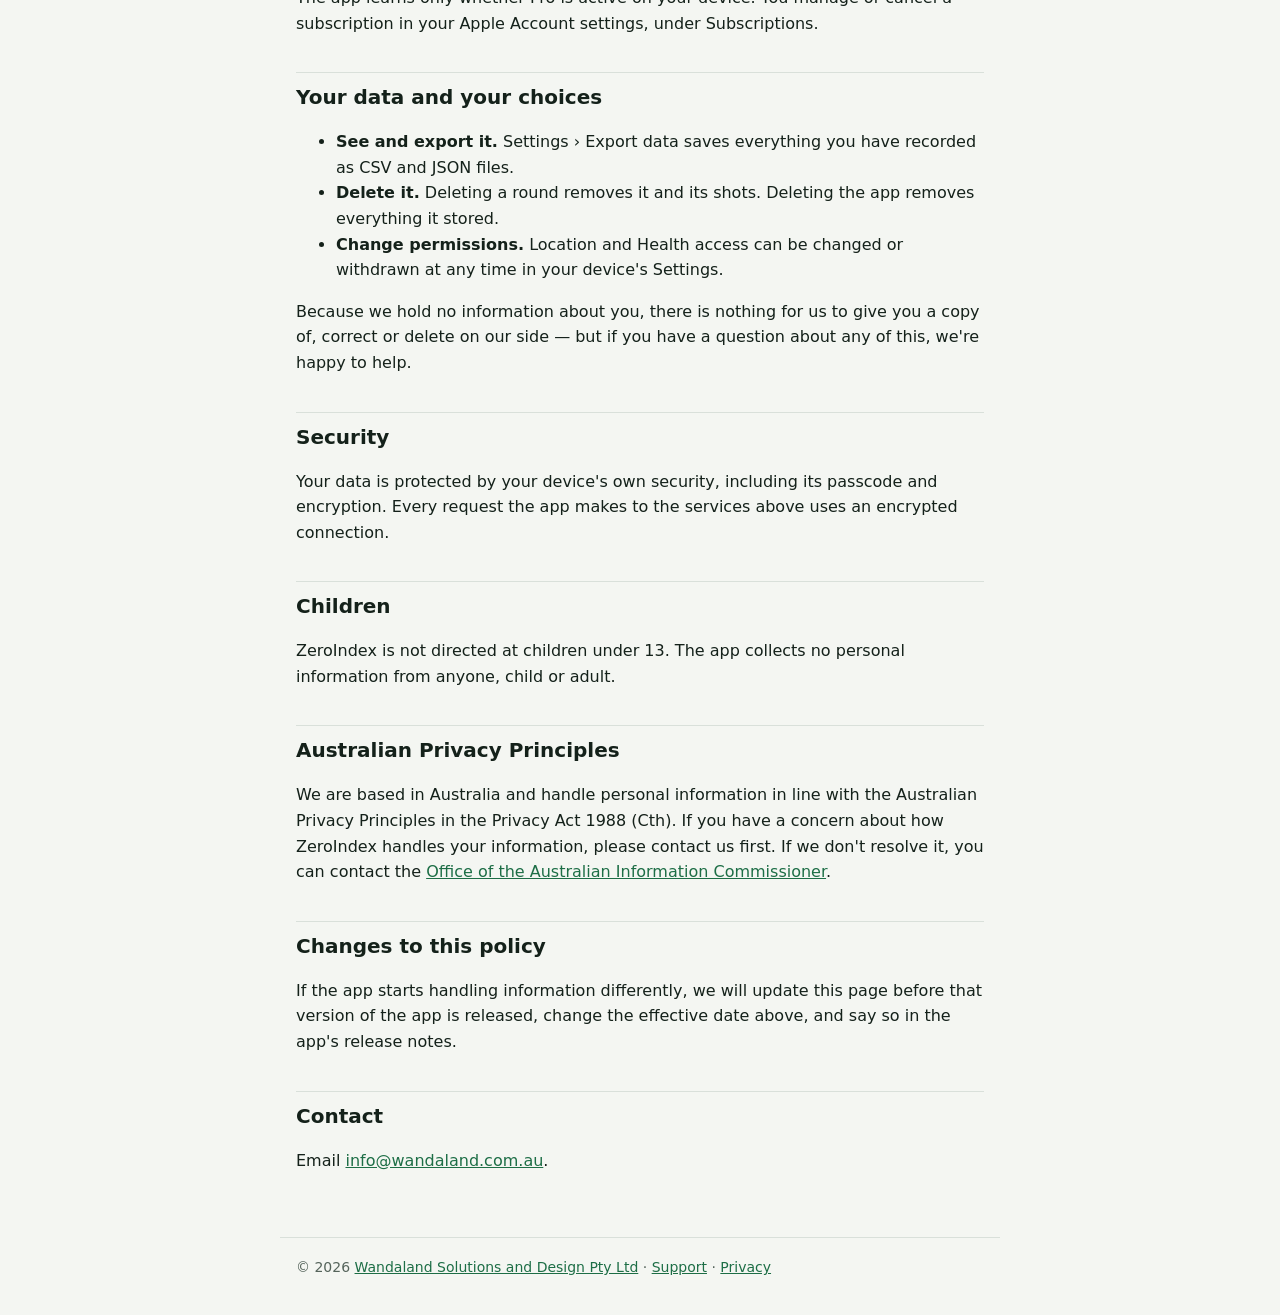
==== commit ec245a36: "Privacy: Apple Health section for the Watch's Golf workout" ====
--- a/privacy.html
+++ b/privacy.html
@@ -59,6 +59,13 @@
     <p>Your location is kept on your device with your round. The services below receive a place on the
       course, not your location, and never a history of where you have been. You can change or remove
       location access at any time in your device's Settings.</p>
+
+    <h2>Apple Health</h2>
+    <p>On Apple Watch, ZeroIndex runs each round as a Golf workout, so the app is on screen whenever you
+      raise your wrist. When the round ends it saves the workout — when it began and ended — to Apple
+      Health on your devices. ZeroIndex measures nothing for it, reads nothing from Health and sends
+      none of it anywhere. You can turn the workout off under the holes on the Watch, and change
+      or withdraw Health access at any time in Settings › Health.</p>
 
     <h2>Services the app contacts</h2>
     <p>A few features need information the app does not carry with it. For these it contacts the
@@ -135,8 +142,8 @@
         as CSV and JSON files.</li>
       <li><strong>Delete it.</strong> Deleting a round removes it and its shots. Deleting the app removes
         everything it stored.</li>
-      <li><strong>Change permissions.</strong> Location access can be changed or withdrawn at
-        any time in your device's Settings.</li>
+      <li><strong>Change permissions.</strong> Location and Health access can be changed or withdrawn
+        at any time in your device's Settings.</li>
     </ul>
     <p>Because we hold no information about you, there is nothing for us to give you a copy of, correct
       or delete on our side — but if you have a question about any of this, we're happy to help.</p>
